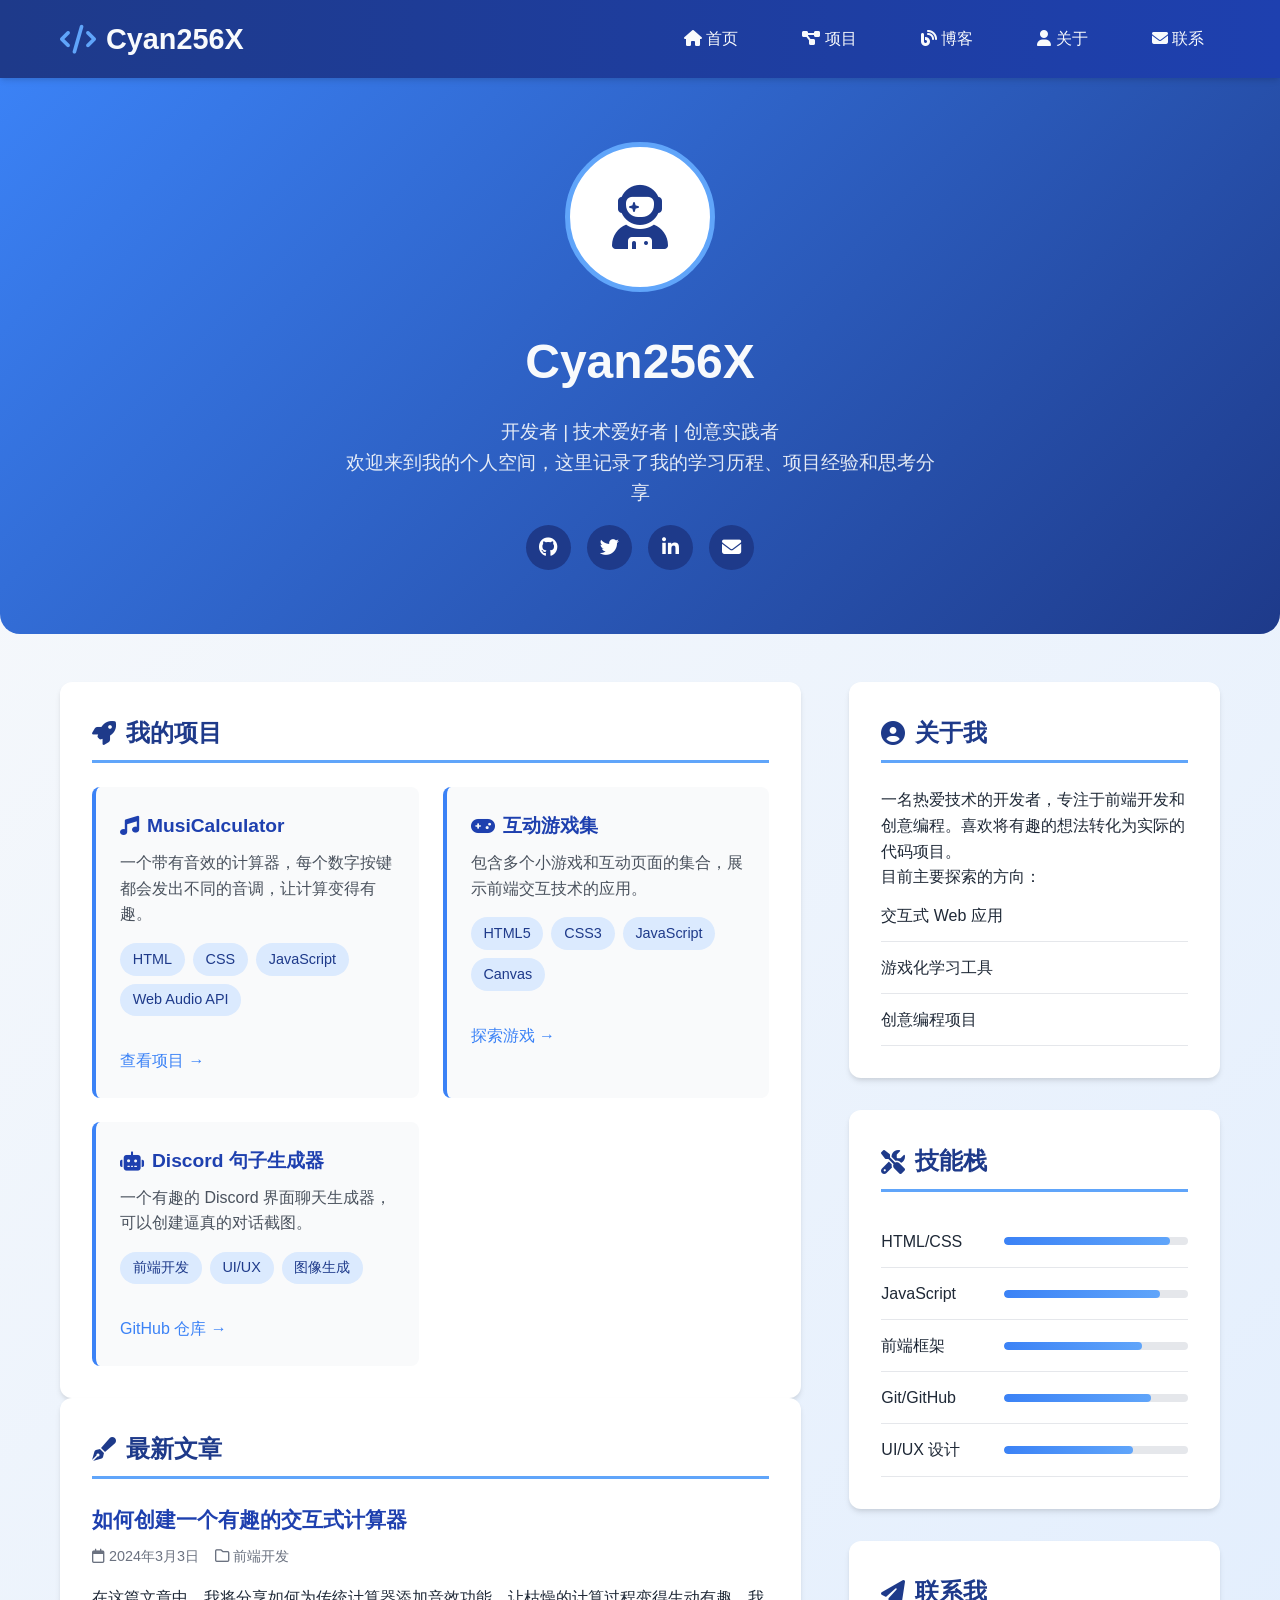
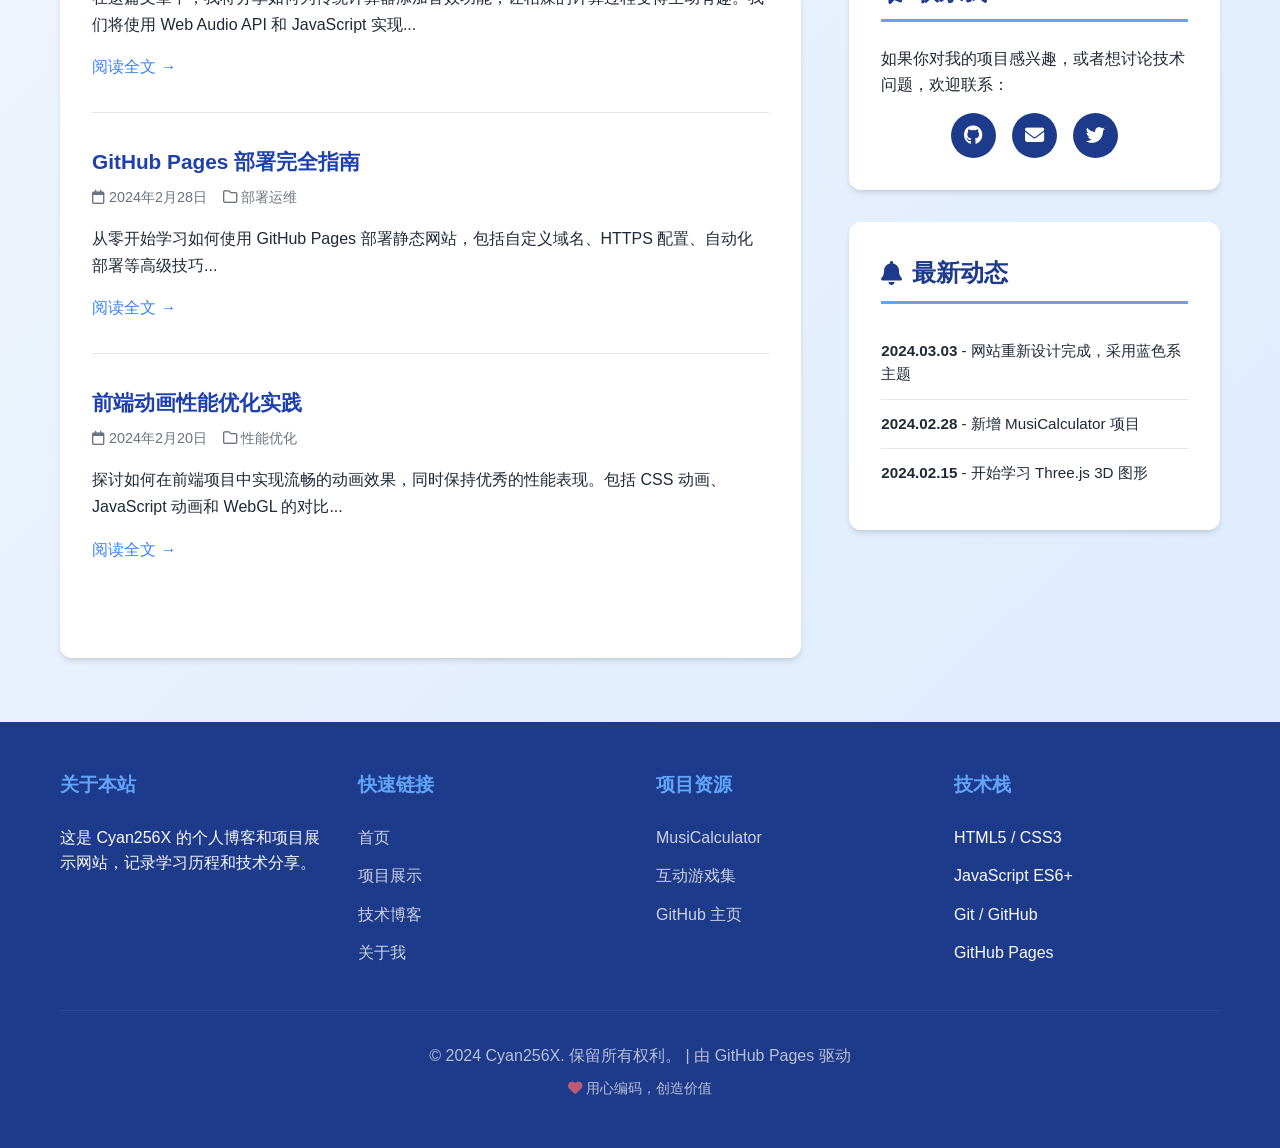
==== index.html @ b5efbbb1 "初始化个人博客主页：蓝色系设计" ====
<!DOCTYPE html>
<html lang="zh-CN">
<head>
    <meta charset="UTF-8">
    <meta name="viewport" content="width=device-width, initial-scale=1.0">
    <title>Cyan256X | 个人博客</title>
    <link rel="stylesheet" href="https://cdnjs.cloudflare.com/ajax/libs/font-awesome/6.4.0/css/all.min.css">
    <link rel="stylesheet" href="style.css">
    <style>
        /* 蓝色系配色方案 */
        :root {
            --primary-blue: #1e3a8a;
            --secondary-blue: #3b82f6;
            --accent-blue: #60a5fa;
            --light-blue: #dbeafe;
            --dark-blue: #1e40af;
            --text-dark: #1f2937;
            --text-light: #f8fafc;
            --bg-white: #ffffff;
            --bg-gray: #f9fafb;
            --shadow: 0 4px 6px -1px rgba(0, 0, 0, 0.1), 0 2px 4px -1px rgba(0, 0, 0, 0.06);
        }

        * {
            margin: 0;
            padding: 0;
            box-sizing: border-box;
        }

        body {
            font-family: 'Segoe UI', Tahoma, Geneva, Verdana, sans-serif;
            line-height: 1.6;
            color: var(--text-dark);
            background: linear-gradient(135deg, var(--bg-gray) 0%, var(--light-blue) 100%);
            min-height: 100vh;
        }

        .container {
            max-width: 1200px;
            margin: 0 auto;
            padding: 0 20px;
        }

        /* 导航栏 */
        .navbar {
            background: linear-gradient(90deg, var(--primary-blue) 0%, var(--dark-blue) 100%);
            color: var(--text-light);
            padding: 1rem 0;
            position: sticky;
            top: 0;
            z-index: 1000;
            box-shadow: var(--shadow);
        }

        .nav-container {
            display: flex;
            justify-content: space-between;
            align-items: center;
        }

        .logo {
            font-size: 1.8rem;
            font-weight: bold;
            display: flex;
            align-items: center;
            gap: 10px;
        }

        .logo i {
            color: var(--accent-blue);
        }

        .nav-links {
            display: flex;
            gap: 2rem;
            list-style: none;
        }

        .nav-links a {
            color: var(--text-light);
            text-decoration: none;
            font-weight: 500;
            transition: color 0.3s;
            padding: 0.5rem 1rem;
            border-radius: 4px;
        }

        .nav-links a:hover {
            color: var(--accent-blue);
            background: rgba(255, 255, 255, 0.1);
        }

        /* 英雄区域 */
        .hero {
            padding: 4rem 0;
            text-align: center;
            background: linear-gradient(135deg, var(--secondary-blue) 0%, var(--primary-blue) 100%);
            color: var(--text-light);
            border-radius: 0 0 20px 20px;
            margin-bottom: 3rem;
        }

        .hero-content {
            max-width: 800px;
            margin: 0 auto;
        }

        .avatar {
            width: 150px;
            height: 150px;
            border-radius: 50%;
            border: 5px solid var(--accent-blue);
            margin: 0 auto 2rem;
            background: var(--bg-white);
            display: flex;
            align-items: center;
            justify-content: center;
            font-size: 4rem;
            color: var(--primary-blue);
        }

        .hero h1 {
            font-size: 3rem;
            margin-bottom: 1rem;
            font-weight: 700;
        }

        .hero p {
            font-size: 1.2rem;
            opacity: 0.9;
            max-width: 600px;
            margin: 0 auto;
        }

        /* 主要内容区域 */
        .main-content {
            display: grid;
            grid-template-columns: 2fr 1fr;
            gap: 3rem;
            margin-bottom: 4rem;
        }

        .section {
            background: var(--bg-white);
            border-radius: 12px;
            padding: 2rem;
            box-shadow: var(--shadow);
        }

        .section-title {
            color: var(--primary-blue);
            font-size: 1.5rem;
            margin-bottom: 1.5rem;
            padding-bottom: 0.5rem;
            border-bottom: 3px solid var(--accent-blue);
            display: flex;
            align-items: center;
            gap: 10px;
        }

        /* 项目展示 */
        .projects-grid {
            display: grid;
            grid-template-columns: repeat(auto-fill, minmax(300px, 1fr));
            gap: 1.5rem;
            margin-top: 1.5rem;
        }

        .project-card {
            background: var(--bg-gray);
            border-radius: 8px;
            padding: 1.5rem;
            transition: transform 0.3s, box-shadow 0.3s;
            border-left: 4px solid var(--secondary-blue);
        }

        .project-card:hover {
            transform: translateY(-5px);
            box-shadow: 0 10px 20px rgba(0, 0, 0, 0.1);
        }

        .project-title {
            color: var(--dark-blue);
            font-size: 1.2rem;
            margin-bottom: 0.5rem;
            display: flex;
            align-items: center;
            gap: 8px;
        }

        .project-description {
            color: var(--text-dark);
            opacity: 0.8;
            margin-bottom: 1rem;
        }

        .project-tech {
            display: flex;
            flex-wrap: wrap;
            gap: 0.5rem;
            margin-bottom: 1rem;
        }

        .tech-tag {
            background: var(--light-blue);
            color: var(--primary-blue);
            padding: 0.3rem 0.8rem;
            border-radius: 20px;
            font-size: 0.9rem;
            font-weight: 500;
        }

        /* 侧边栏 */
        .sidebar-section {
            margin-bottom: 2rem;
        }

        .skills-list {
            list-style: none;
        }

        .skills-list li {
            padding: 0.8rem 0;
            border-bottom: 1px solid #e5e7eb;
            display: flex;
            justify-content: space-between;
            align-items: center;
        }

        .skill-bar {
            width: 60%;
            height: 8px;
            background: #e5e7eb;
            border-radius: 4px;
            overflow: hidden;
        }

        .skill-level {
            height: 100%;
            background: linear-gradient(90deg, var(--secondary-blue) 0%, var(--accent-blue) 100%);
            border-radius: 4px;
        }

        .social-links {
            display: flex;
            gap: 1rem;
            justify-content: center;
            margin-top: 1rem;
        }

        .social-link {
            width: 45px;
            height: 45px;
            border-radius: 50%;
            background: var(--primary-blue);
            color: white;
            display: flex;
            align-items: center;
            justify-content: center;
            text-decoration: none;
            transition: all 0.3s;
            font-size: 1.2rem;
        }

        .social-link:hover {
            background: var(--secondary-blue);
            transform: scale(1.1);
        }

        /* 博客文章 */
        .blog-post {
            margin-bottom: 2rem;
            padding-bottom: 2rem;
            border-bottom: 1px solid #e5e7eb;
        }

        .blog-post:last-child {
            border-bottom: none;
        }

        .post-title {
            color: var(--dark-blue);
            font-size: 1.3rem;
            margin-bottom: 0.5rem;
        }

        .post-meta {
            color: #6b7280;
            font-size: 0.9rem;
            margin-bottom: 1rem;
            display: flex;
            gap: 1rem;
        }

        .post-excerpt {
            color: var(--text-dark);
            line-height: 1.7;
        }

        .read-more {
            display: inline-block;
            margin-top: 1rem;
            color: var(--secondary-blue);
            text-decoration: none;
            font-weight: 500;
            transition: color 0.3s;
        }

        .read-more:hover {
            color: var(--primary-blue);
        }

        /* 页脚 */
        .footer {
            background: var(--primary-blue);
            color: var(--text-light);
            padding: 3rem 0;
            margin-top: 4rem;
        }

        .footer-content {
            display: grid;
            grid-template-columns: repeat(auto-fit, minmax(250px, 1fr));
            gap: 2rem;
        }

        .footer-section h3 {
            font-size: 1.2rem;
            margin-bottom: 1.5rem;
            color: var(--accent-blue);
        }

        .footer-links {
            list-style: none;
        }

        .footer-links li {
            margin-bottom: 0.8rem;
        }

        .footer-links a {
            color: var(--text-light);
            text-decoration: none;
            opacity: 0.8;
            transition: opacity 0.3s;
        }

        .footer-links a:hover {
            opacity: 1;
        }

        .copyright {
            text-align: center;
            padding-top: 2rem;
            margin-top: 2rem;
            border-top: 1px solid rgba(255, 255, 255, 0.1);
            opacity: 0.7;
        }

        /* 响应式设计 */
        @media (max-width: 768px) {
            .main-content {
                grid-template-columns: 1fr;
            }
            
            .nav-links {
                display: none;
            }
            
            .hero h1 {
                font-size: 2.2rem;
            }
            
            .projects-grid {
                grid-template-columns: 1fr;
            }
        }

        /* 动画效果 */
        @keyframes fadeIn {
            from { opacity: 0; transform: translateY(20px); }
            to { opacity: 1; transform: translateY(0); }
        }

        .fade-in {
            animation: fadeIn 0.6s ease-out;
        }
    </style>
</head>
<body>
    <!-- 导航栏 -->
    <nav class="navbar">
        <div class="container nav-container">
            <div class="logo">
                <i class="fas fa-code"></i>
                <span>Cyan256X</span>
            </div>
            <ul class="nav-links">
                <li><a href="#home"><i class="fas fa-home"></i> 首页</a></li>
                <li><a href="#projects"><i class="fas fa-project-diagram"></i> 项目</a></li>
                <li><a href="#blog"><i class="fas fa-blog"></i> 博客</a></li>
                <li><a href="#about"><i class="fas fa-user"></i> 关于</a></li>
                <li><a href="#contact"><i class="fas fa-envelope"></i> 联系</a></li>
            </ul>
        </div>
    </nav>

    <!-- 英雄区域 -->
    <section class="hero" id="home">
        <div class="container hero-content fade-in">
            <div class="avatar">
                <i class="fas fa-user-astronaut"></i>
            </div>
            <h1>Cyan256X</h1>
            <p>开发者 | 技术爱好者 | 创意实践者</p>
            <p>欢迎来到我的个人空间，这里记录了我的学习历程、项目经验和思考分享</p>
            <div class="social-links">
                <a href="https://github.com/Cyan256X" class="social-link" target="_blank">
                    <i class="fab fa-github"></i>
                </a>
                <a href="#" class="social-link">
                    <i class="fab fa-twitter"></i>
                </a>
                <a href="#" class="social-link">
                    <i class="fab fa-linkedin-in"></i>
                </a>
                <a href="#" class="social-link">
                    <i class="fas fa-envelope"></i>
                </a>
            </div>
        </div>
    </section>

    <!-- 主要内容 -->
    <div class="container main-content">
        <!-- 左侧：项目和博客 -->
        <div class="left-column">
            <!-- 项目展示 -->
            <section class="section fade-in" id="projects">
                <h2 class="section-title">
                    <i class="fas fa-rocket"></i> 我的项目
                </h2>
                <div class="projects-grid">
                    <div class="project-card">
                        <h3 class="project-title">
                            <i class="fas fa-music"></i> MusiCalculator
                        </h3>
                        <p class="project-description">一个带有音效的计算器，每个数字按键都会发出不同的音调，让计算变得有趣。</p>
                        <div class="project-tech">
                            <span class="tech-tag">HTML</span>
                            <span class="tech-tag">CSS</span>
                            <span class="tech-tag">JavaScript</span>
                            <span class="tech-tag">Web Audio API</span>
                        </div>
                        <a href="./Musicalculator/" class="read-more">查看项目 →</a>
                    </div>

                    <div class="project-card">
                        <h3 class="project-title">
                            <i class="fas fa-gamepad"></i> 互动游戏集
                        </h3>
                        <p class="project-description">包含多个小游戏和互动页面的集合，展示前端交互技术的应用。</p>
                        <div class="project-tech">
                            <span class="tech-tag">HTML5</span>
                            <span class="tech-tag">CSS3</span>
                            <span class="tech-tag">JavaScript</span>
                            <span class="tech-tag">Canvas</span>
                        </div>
                        <a href="./hit/" class="read-more">探索游戏 →</a>
                    </div>

                    <div class="project-card">
                        <h3 class="project-title">
                            <i class="fas fa-robot"></i> Discord 句子生成器
                        </h3>
                        <p class="project-description">一个有趣的 Discord 界面聊天生成器，可以创建逼真的对话截图。</p>
                        <div class="project-tech">
                            <span class="tech-tag">前端开发</span>
                            <span class="tech-tag">UI/UX</span>
                            <span class="tech-tag">图像生成</span>
                        </div>
                        <a href="https://github.com/Cyan256X/Discord-Sentence-Generator" class="read-more" target="_blank">GitHub 仓库 →</a>
                    </div>
                </div>
            </section>

            <!-- 博客文章 -->
            <section class="section fade-in" id="blog">
                <h2 class="section-title">
                    <i class="fas fa-pen-fancy"></i> 最新文章
                </h2>
                <div class="blog-post">
                    <h3 class="post-title">如何创建一个有趣的交互式计算器</h3>
                    <div class="post-meta">
                        <span><i class="far fa-calendar"></i> 2024年3月3日</span>
                        <span><i class="far fa-folder"></i> 前端开发</span>
                    </div>
                    <p class="post-excerpt">在这篇文章中，我将分享如何为传统计算器添加音效功能，让枯燥的计算过程变得生动有趣。我们将使用 Web Audio API 和 JavaScript 实现...</p>
                    <a href="#" class="read-more">阅读全文 →</a>
                </div>

                <div class="blog-post">
                    <h3 class="post-title">GitHub Pages 部署完全指南</h3>
                    <div class="post-meta">
                        <span><i class="far fa-calendar"></i> 2024年2月28日</span>
                        <span><i class="far fa-folder"></i> 部署运维</span>
                    </div>
                    <p class="post-excerpt">从零开始学习如何使用 GitHub Pages 部署静态网站，包括自定义域名、HTTPS 配置、自动化部署等高级技巧...</p>
                    <a href="#" class="read-more">阅读全文 →</a>
                </div>

                <div class="blog-post">
                    <h3 class="post-title">前端动画性能优化实践</h3>
                    <div class="post-meta">
                        <span><i class="far fa-calendar"></i> 2024年2月20日</span>
                        <span><i class="far fa-folder"></i> 性能优化</span>
                    </div>
                    <p class="post-excerpt">探讨如何在前端项目中实现流畅的动画效果，同时保持优秀的性能表现。包括 CSS 动画、JavaScript 动画和 WebGL 的对比...</p>
                    <a href="#" class="read-more">阅读全文 →</a>
                </div>
            </section>
        </div>

        <!-- 右侧：侧边栏 -->
        <div class="right-column">
            <!-- 关于我 -->
            <section class="section sidebar-section fade-in" id="about">
                <h2 class="section-title">
                    <i class="fas fa-user-circle"></i> 关于我
                </h2>
                <p>一名热爱技术的开发者，专注于前端开发和创意编程。喜欢将有趣的想法转化为实际的代码项目。</p>
                <p>目前主要探索的方向：</p>
                <ul class="skills-list">
                    <li>交互式 Web 应用</li>
                    <li>游戏化学习工具</li>
                    <li>创意编程项目</li>
                </ul>
            </section>

            <!-- 技能 -->
            <section class="section sidebar-section fade-in">
                <h2 class="section-title">
                    <i class="fas fa-tools"></i> 技能栈
                </h2>
                <ul class="skills-list">
                    <li>
                        <span>HTML/CSS</span>
                        <div class="skill-bar">
                            <div class="skill-level" style="width: 90%"></div>
                        </div>
                    </li>
                    <li>
                        <span>JavaScript</span>
                        <div class="skill-bar">
                            <div class="skill-level" style="width: 85%"></div>
                        </div>
                    </li>
                    <li>
                        <span>前端框架</span>
                        <div class="skill-bar">
                            <div class="skill-level" style="width: 75%"></div>
                        </div>
                    </li>
                    <li>
                        <span>Git/GitHub</span>
                        <div class="skill-bar">
                            <div class="skill-level" style="width: 80%"></div>
                        </div>
                    </li>
                    <li>
                        <span>UI/UX 设计</span>
                        <div class="skill-bar">
                            <div class="skill-level" style="width: 70%"></div>
                        </div>
                    </li>
                </ul>
            </section>

            <!-- 联系 -->
            <section class="section sidebar-section fade-in" id="contact">
                <h2 class="section-title">
                    <i class="fas fa-paper-plane"></i> 联系我
                </h2>
                <p>如果你对我的项目感兴趣，或者想讨论技术问题，欢迎联系：</p>
                <div class="social-links">
                    <a href="https://github.com/Cyan256X" class="social-link" target="_blank" title="GitHub">
                        <i class="fab fa-github"></i>
                    </a>
                    <a href="mailto:example@example.com" class="social-link" title="电子邮件">
                        <i class="fas fa-envelope"></i>
                    </a>
                    <a href="#" class="social-link" title="Twitter">
                        <i class="fab fa-twitter"></i>
                    </a>
                </div>
            </section>

            <!-- 最新动态 -->
            <section class="section sidebar-section fade-in">
                <h2 class="section-title">
                    <i class="fas fa-bell"></i> 最新动态
                </h2>
                <div class="update-item">
                    <p><strong>2024.03.03</strong> - 网站重新设计完成，采用蓝色系主题</p>
                </div>
                <div class="update-item">
                    <p><strong>2024.02.28</strong> - 新增 MusiCalculator 项目</p>
                </div>
                <div class="update-item">
                    <p><strong>2024.02.15</strong> - 开始学习 Three.js 3D 图形</p>
                </div>
            </section>
        </div>
    </div>

    <!-- 页脚 -->
    <footer class="footer">
        <div class="container">
            <div class="footer-content">
                <div class="footer-section">
                    <h3>关于本站</h3>
                    <p>这是 Cyan256X 的个人博客和项目展示网站，记录学习历程和技术分享。</p>
                </div>
                <div class="footer-section">
                    <h3>快速链接</h3>
                    <ul class="footer-links">
                        <li><a href="#home">首页</a></li>
                        <li><a href="#projects">项目展示</a></li>
                        <li><a href="#blog">技术博客</a></li>
                        <li><a href="#about">关于我</a></li>
                    </ul>
                </div>
                <div class="footer-section">
                    <h3>项目资源</h3>
                    <ul class="footer-links">
                        <li><a href="./Musicalculator/">MusiCalculator</a></li>
                        <li><a href="./hit/">互动游戏集</a></li>
                        <li><a href="https://github.com/Cyan256X">GitHub 主页</a></li>
                    </ul>
                </div>
                <div class="footer-section">
                    <h3>技术栈</h3>
                    <ul class="footer-links">
                        <li>HTML5 / CSS3</li>
                        <li>JavaScript ES6+</li>
                        <li>Git / GitHub</li>
                        <li>GitHub Pages</li>
                    </ul>
                </div>
            </div>
            <div class="copyright">
                <p>© 2024 Cyan256X. 保留所有权利。 | 由 GitHub Pages 驱动</p>
                <p style="margin-top: 0.5rem; font-size: 0.9rem;">
                    <i class="fas fa-heart" style="color: #ff6b6b;"></i> 用心编码，创造价值
                </p>
            </div>
        </div>
    </footer>

    <!-- JavaScript 交互 -->
    <script>
        // 平滑滚动
        document.querySelectorAll('a[href^="#"]').forEach(anchor => {
            anchor.addEventListener('click', function (e) {
                e.preventDefault();
                const targetId = this.getAttribute('href');
                if(targetId === '#') return;
                
                const targetElement = document.querySelector(targetId);
                if(targetElement) {
                    window.scrollTo({
                        top: targetElement.offsetTop - 80,
                        behavior: 'smooth'
                    });
                }
            });
        });

        // 导航栏滚动效果
        window.addEventListener('scroll', function() {
            const navbar = document.querySelector('.navbar');
            if (window.scrollY > 100) {
                navbar.style.background = 'rgba(30, 58, 138, 0.95)';
                navbar.style.backdropFilter = 'blur(10px)';
            } else {
                navbar.style.background = 'linear-gradient(90deg, var(--primary-blue) 0%, var(--dark-blue) 100%)';
                navbar.style.backdropFilter = 'none';
            }
        });

        // 页面加载动画
        document.addEventListener('DOMContentLoaded', function() {
            const fadeElements = document.querySelectorAll('.fade-in');
            fadeElements.forEach((element, index) => {
                element.style.animationDelay = `${index * 0.1}s`;
            });
        });

        // 控制台欢迎信息
        console.log('%c👋 欢迎来到 Cyan256X 的个人博客！', 'color: #3b82f6; font-size: 16px; font-weight: bold;');
        console.log('%c🔗 GitHub: https://github.com/Cyan256X', 'color: #60a5fa;');
        console.log('%c💡 这是一个响应式设计的个人网站，采用蓝色系主题', 'color: #1e3a8a;');
    </script>
</body>
</html>
---- style.css ----
/* 补充样式文件 */

/* 更新项目样式 */
.update-item {
    padding: 0.8rem 0;
    border-bottom: 1px solid #e5e7eb;
}

.update-item:last-child {
    border-bottom: none;
}

.update-item p {
    margin: 0;
    font-size: 0.95rem;
    line-height: 1.5;
}

/* 响应式调整 */
@media (max-width: 768px) {
    .hero {
        padding: 3rem 0;
    }
    
    .hero h1 {
        font-size: 2rem;
    }
    
    .hero p {
        font-size: 1rem;
    }
    
    .section {
        padding: 1.5rem;
    }
    
    .project-card {
        padding: 1.2rem;
    }
}

/* 打印样式 */
@media print {
    .navbar, .footer, .social-links {
        display: none;
    }
    
    body {
        background: white !important;
        color: black !important;
    }
    
    .section {
        box-shadow: none !important;
        border: 1px solid #ddd;
    }
}

/* 暗色模式支持 */
@media (prefers-color-scheme: dark) {
    :root {
        --primary-blue: #3b82f6;
        --secondary-blue: #60a5fa;
        --accent-blue: #93c5fd;
        --light-blue: #1e3a8a;
        --dark-blue: #1e40af;
        --text-dark: #f8fafc;
        --text-light: #1f2937;
        --bg-white: #1f2937;
        --bg-gray: #111827;
    }
    
    body {
        background: linear-gradient(135deg, var(--bg-gray) 0%, #1e3a8a 100%);
    }
}

/* 无障碍支持 */
.sr-only {
    position: absolute;
    width: 1px;
    height: 1px;
    padding: 0;
    margin: -1px;
    overflow: hidden;
    clip: rect(0, 0, 0, 0);
    white-space: nowrap;
    border: 0;
}

/* 焦点样式 */
a:focus, button:focus {
    outline: 3px solid var(--accent-blue);
    outline-offset: 2px;
}

/* 加载动画 */
.loading-spinner {
    display: inline-block;
    width: 20px;
    height: 20px;
    border: 3px solid var(--light-blue);
    border-top-color: var(--secondary-blue);
    border-radius: 50%;
    animation: spin 1s linear infinite;
}

@keyframes spin {
    to { transform: rotate(360deg); }
}
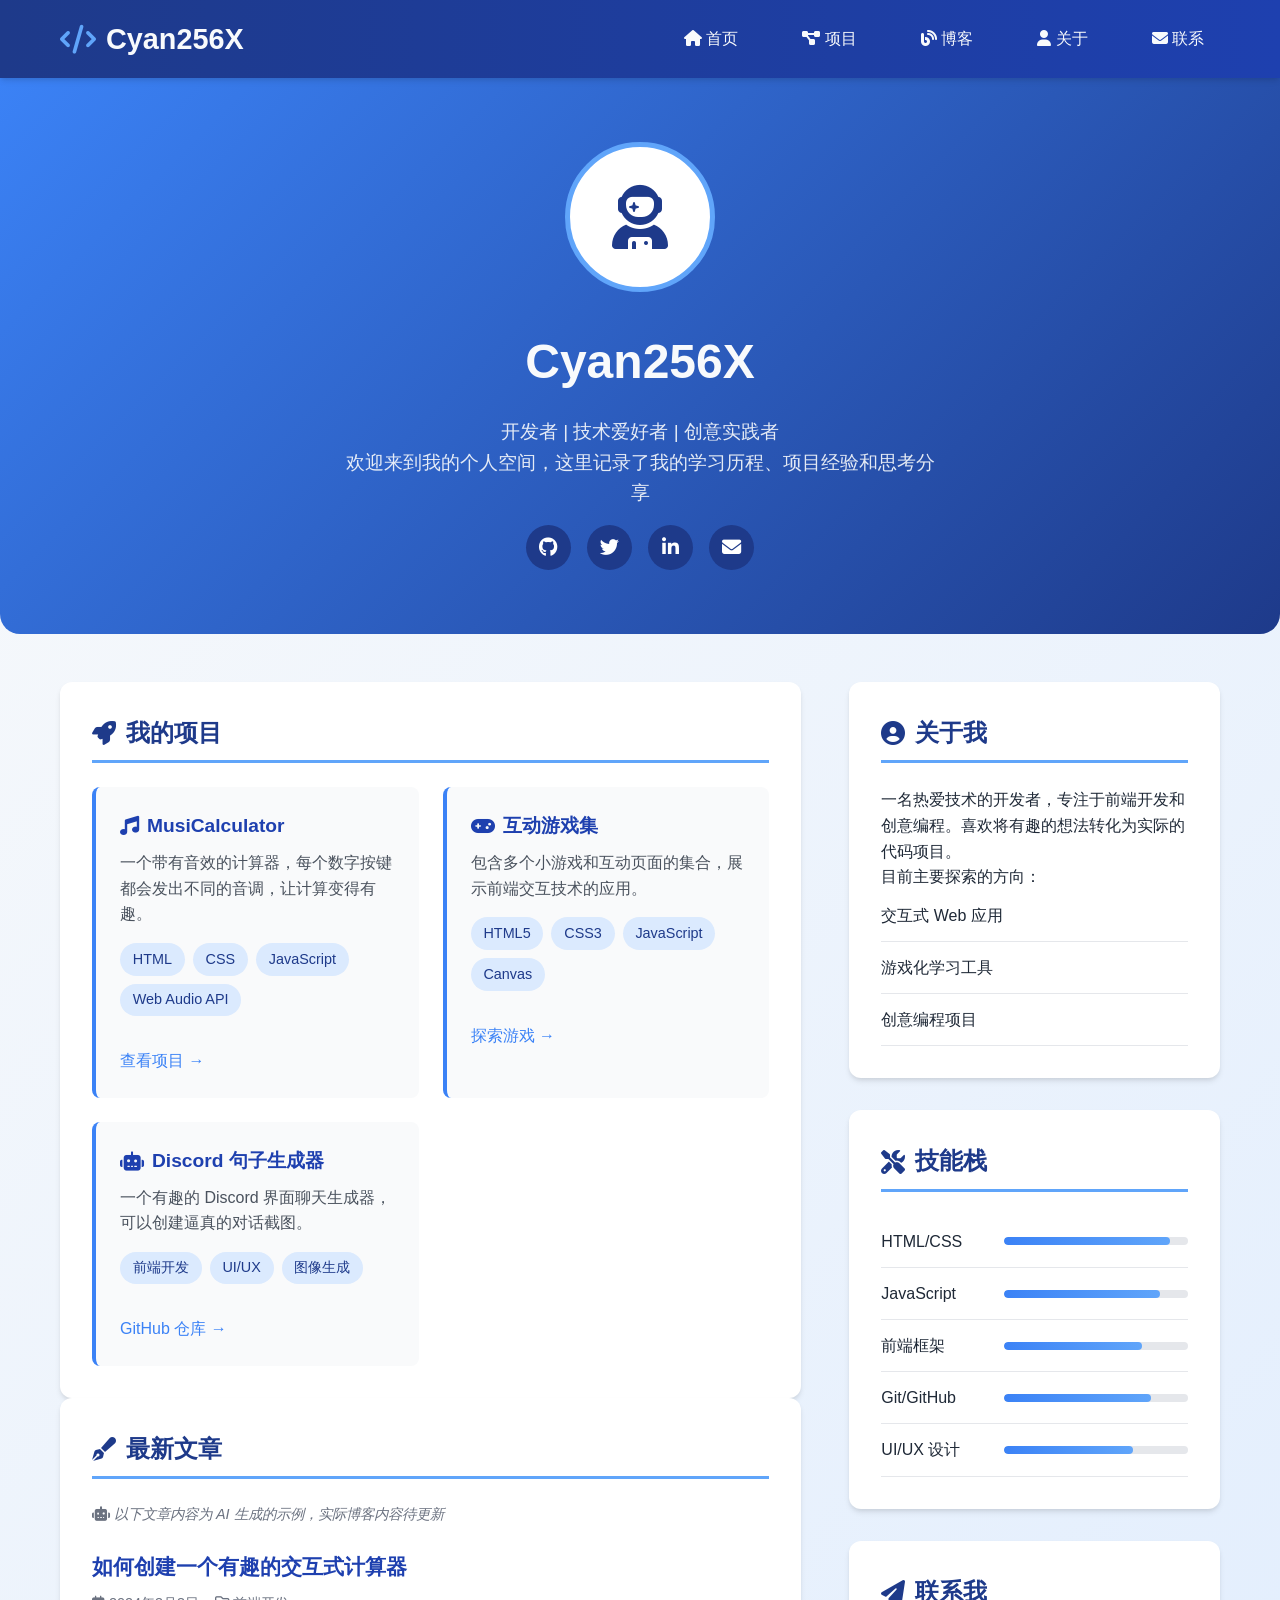
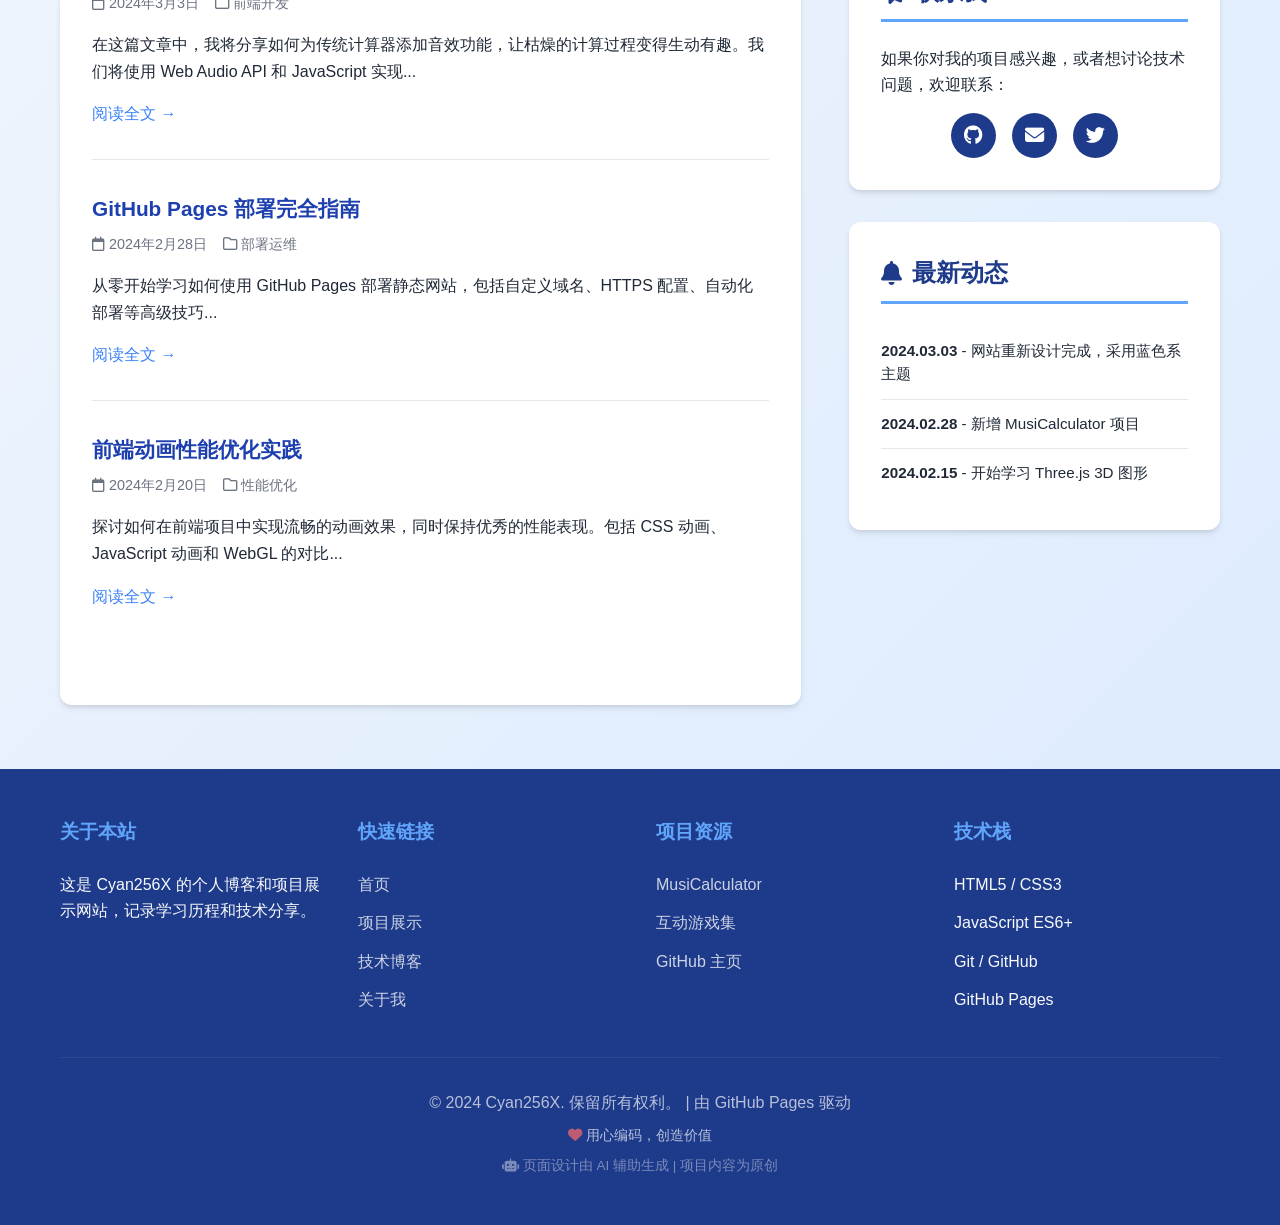
==== commit 81da1f17: "添加AI生成标注：增加透明度声明" ====
--- a/index.html
+++ b/index.html
@@ -489,6 +489,9 @@
                 <h2 class="section-title">
                     <i class="fas fa-pen-fancy"></i> 最新文章
                 </h2>
+                <p style="margin-bottom: 1.5rem; font-size: 0.9rem; color: #6b7280; font-style: italic;">
+                    <i class="fas fa-robot"></i> 以下文章内容为 AI 生成的示例，实际博客内容待更新
+                </p>
                 <div class="blog-post">
                     <h3 class="post-title">如何创建一个有趣的交互式计算器</h3>
                     <div class="post-meta">
@@ -653,6 +656,9 @@
                 <p style="margin-top: 0.5rem; font-size: 0.9rem;">
                     <i class="fas fa-heart" style="color: #ff6b6b;"></i> 用心编码，创造价值
                 </p>
+                <p style="margin-top: 0.5rem; font-size: 0.85rem; opacity: 0.6;">
+                    <i class="fas fa-robot"></i> 页面设计由 AI 辅助生成 | 项目内容为原创
+                </p>
             </div>
         </div>
     </footer>
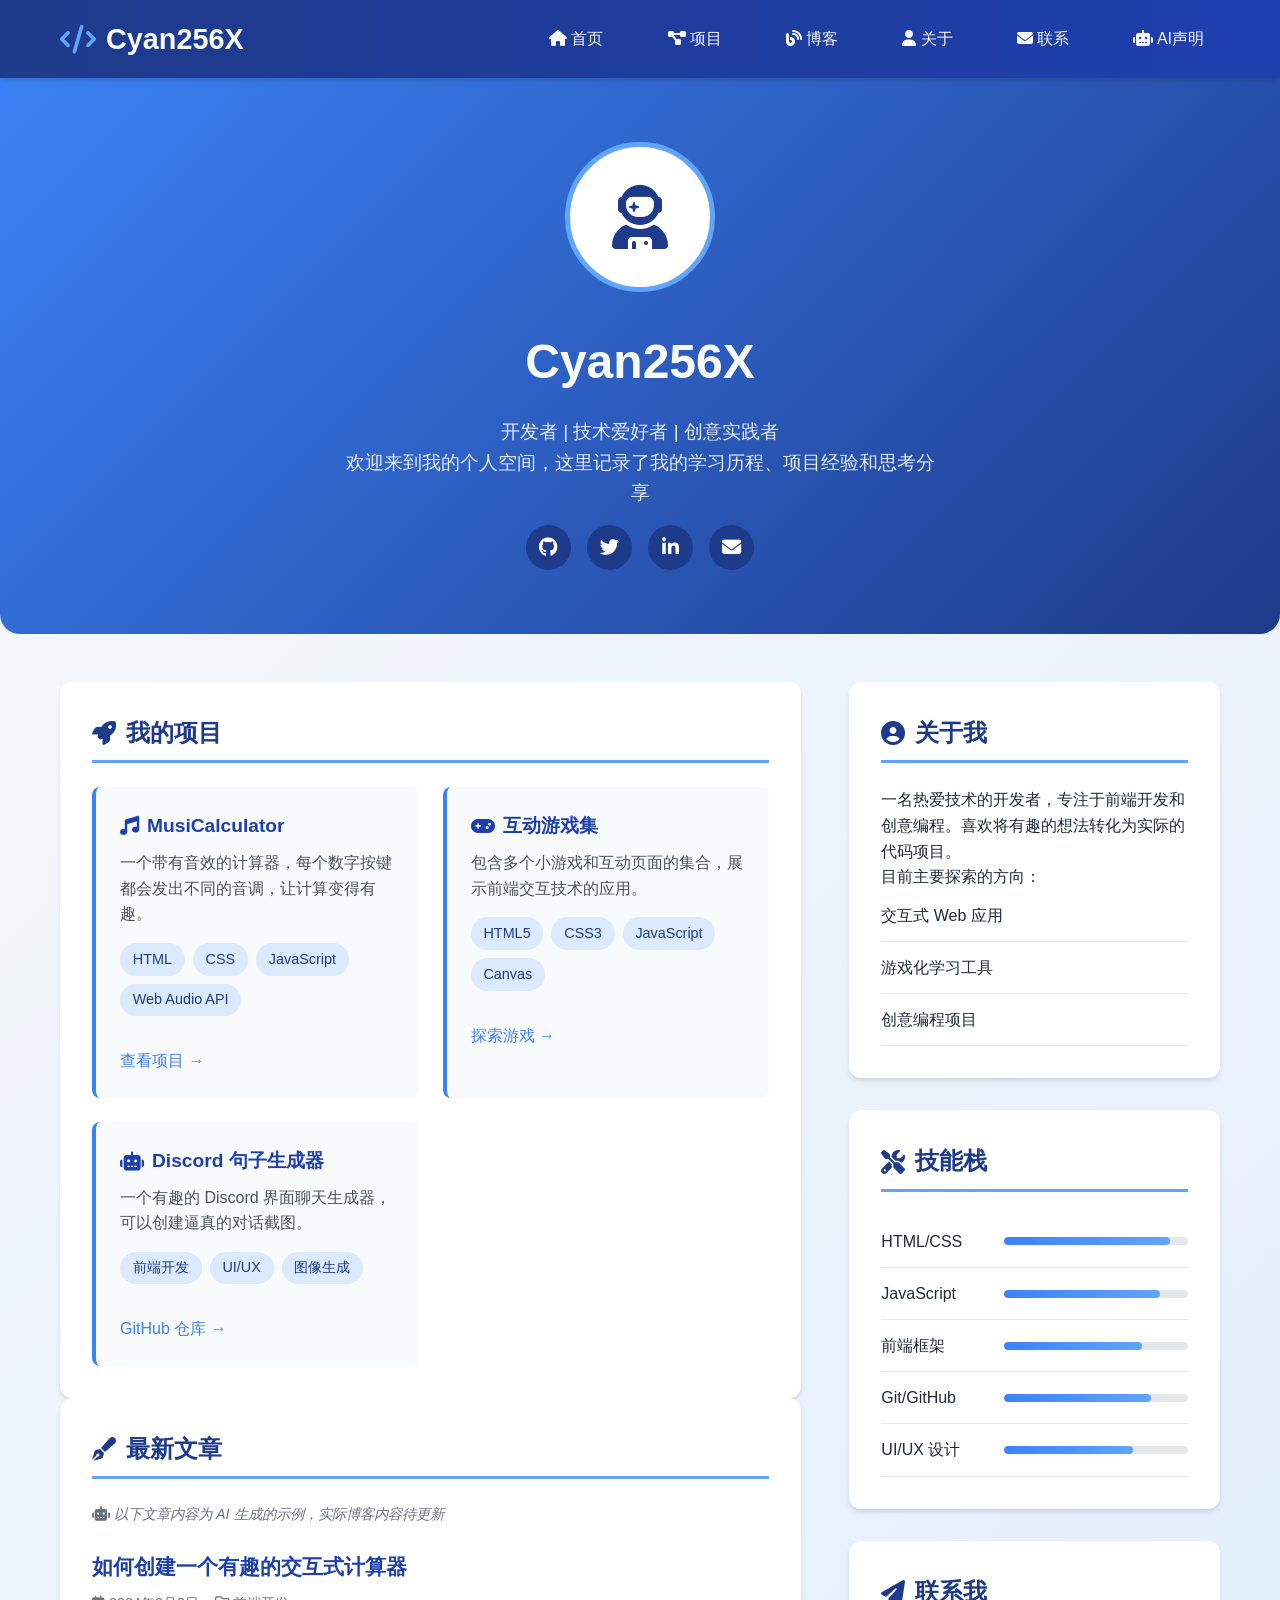
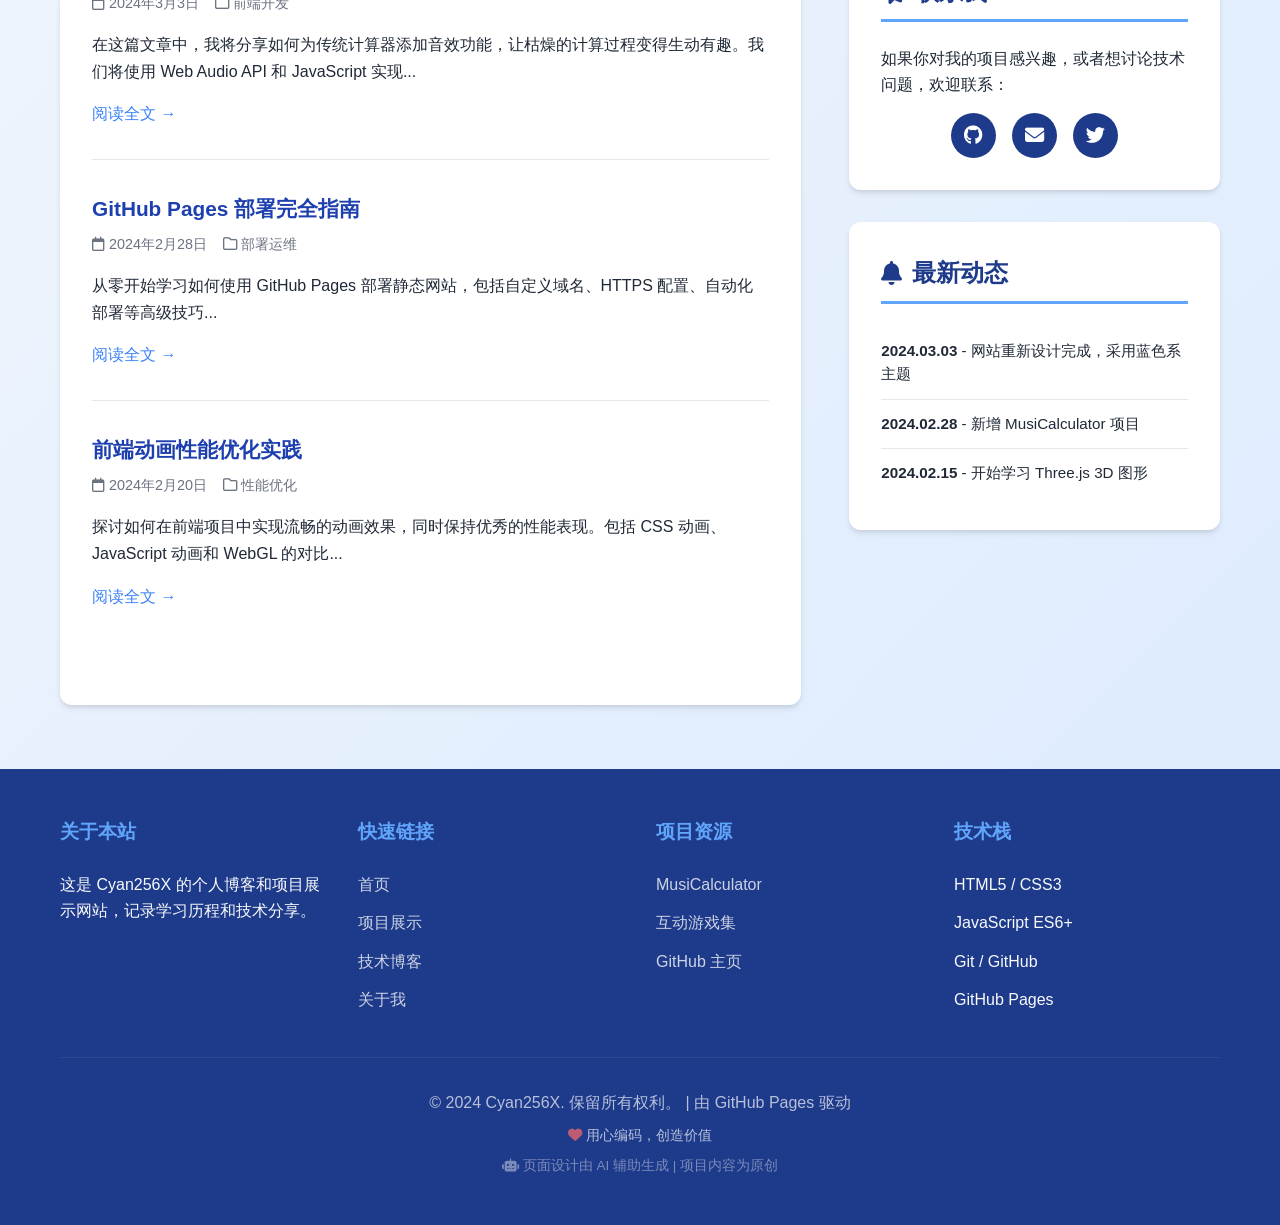
==== commit 1a90e216: "添加AI声明页面和导航链接" ====
--- a/index.html
+++ b/index.html
@@ -401,6 +401,7 @@
                 <li><a href="#blog"><i class="fas fa-blog"></i> 博客</a></li>
                 <li><a href="#about"><i class="fas fa-user"></i> 关于</a></li>
                 <li><a href="#contact"><i class="fas fa-envelope"></i> 联系</a></li>
+                <li><a href="./AI_DISCLOSURE.md"><i class="fas fa-robot"></i> AI声明</a></li>
             </ul>
         </div>
     </nav>
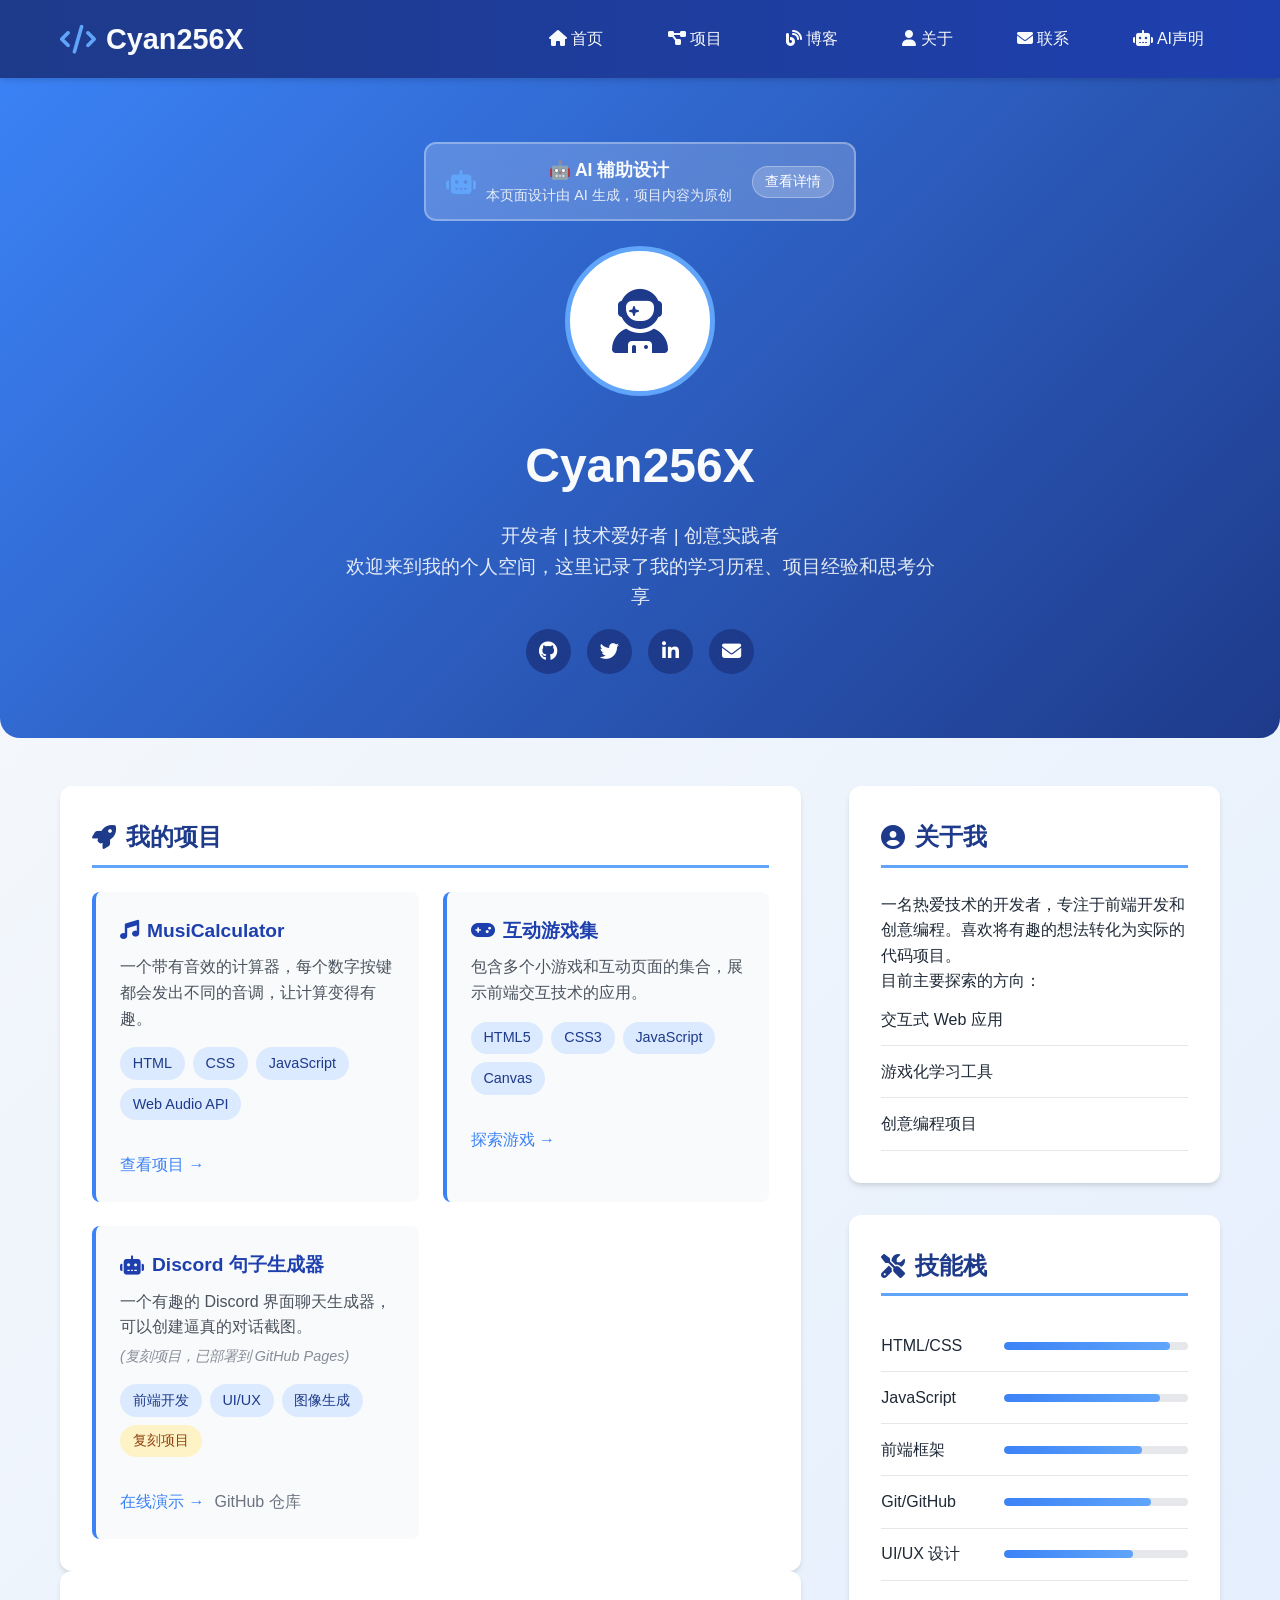
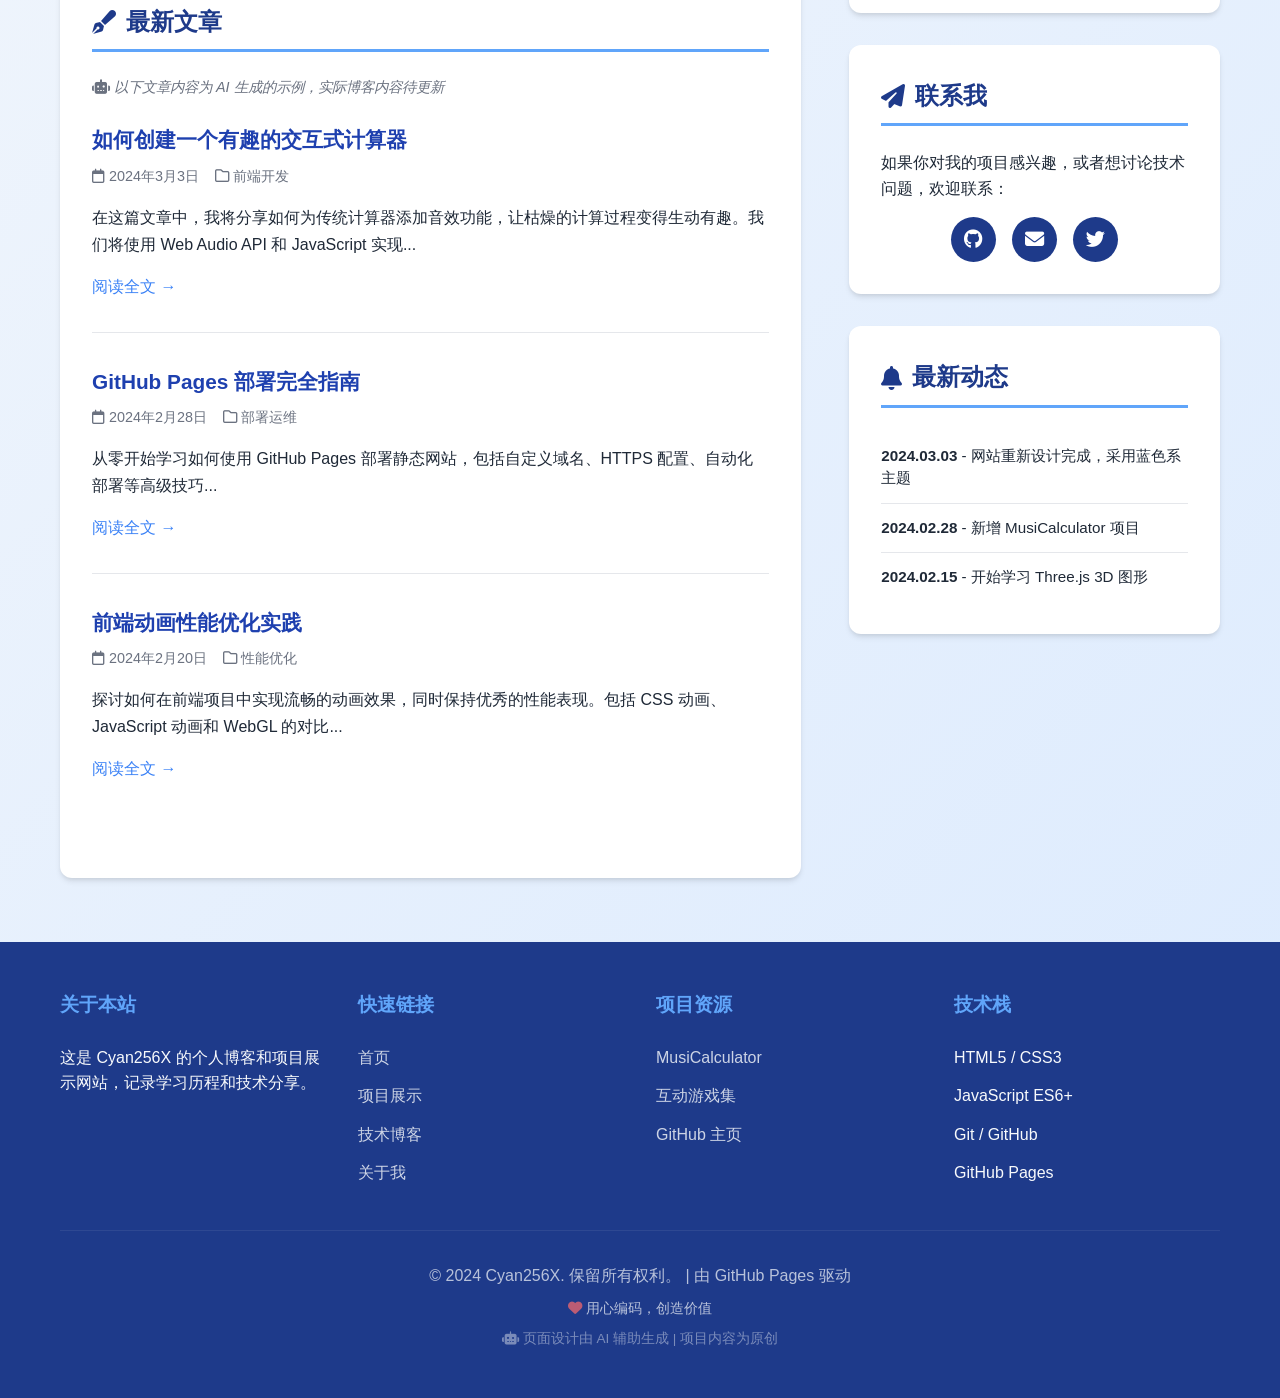
==== commit e0dc3f6f: "添加明显的AI标注横幅 + 部署Discord生成器 + 添加来源标注" ====
--- a/index.html
+++ b/index.html
@@ -382,6 +382,12 @@
             to { opacity: 1; transform: translateY(0); }
         }
 
+        @keyframes pulse {
+            0% { box-shadow: 0 0 0 0 rgba(96, 165, 250, 0.7); }
+            70% { box-shadow: 0 0 0 10px rgba(96, 165, 250, 0); }
+            100% { box-shadow: 0 0 0 0 rgba(96, 165, 250, 0); }
+        }
+
         .fade-in {
             animation: fadeIn 0.6s ease-out;
         }
@@ -409,6 +415,18 @@
     <!-- 英雄区域 -->
     <section class="hero" id="home">
         <div class="container hero-content fade-in">
+            <!-- AI 标注横幅 -->
+            <div style="background: rgba(255, 255, 255, 0.2); backdrop-filter: blur(10px); border: 2px solid rgba(255, 255, 255, 0.3); border-radius: 12px; padding: 12px 20px; margin-bottom: 25px; display: inline-flex; align-items: center; gap: 10px; animation: pulse 2s infinite;">
+                <i class="fas fa-robot" style="font-size: 1.5rem; color: #60a5fa;"></i>
+                <div>
+                    <strong style="font-size: 1.1rem;">🤖 AI 辅助设计</strong>
+                    <div style="font-size: 0.9rem; opacity: 0.9;">本页面设计由 AI 生成，项目内容为原创</div>
+                </div>
+                <a href="./AI_DISCLOSURE.md" style="margin-left: 10px; background: rgba(255, 255, 255, 0.2); padding: 4px 12px; border-radius: 20px; font-size: 0.85rem; text-decoration: none; color: white; border: 1px solid rgba(255, 255, 255, 0.3);">
+                    查看详情
+                </a>
+            </div>
+            
             <div class="avatar">
                 <i class="fas fa-user-astronaut"></i>
             </div>
@@ -474,13 +492,17 @@
                         <h3 class="project-title">
                             <i class="fas fa-robot"></i> Discord 句子生成器
                         </h3>
-                        <p class="project-description">一个有趣的 Discord 界面聊天生成器，可以创建逼真的对话截图。</p>
+                        <p class="project-description">一个有趣的 Discord 界面聊天生成器，可以创建逼真的对话截图。<span style="display: block; margin-top: 5px; font-size: 0.9rem; color: #6b7280; font-style: italic;">(复刻项目，已部署到 GitHub Pages)</span></p>
                         <div class="project-tech">
                             <span class="tech-tag">前端开发</span>
                             <span class="tech-tag">UI/UX</span>
                             <span class="tech-tag">图像生成</span>
-                        </div>
-                        <a href="https://github.com/Cyan256X/Discord-Sentence-Generator" class="read-more" target="_blank">GitHub 仓库 →</a>
+                            <span class="tech-tag" style="background: #fef3c7; color: #92400e;">复刻项目</span>
+                        </div>
+                        <div style="display: flex; gap: 10px; margin-top: 15px;">
+                            <a href="./discord-generator/" class="read-more">在线演示 →</a>
+                            <a href="https://github.com/Cyan256X/Discord-Sentence-Generator" class="read-more" target="_blank" style="color: #6b7280;">GitHub 仓库</a>
+                        </div>
                     </div>
                 </div>
             </section>
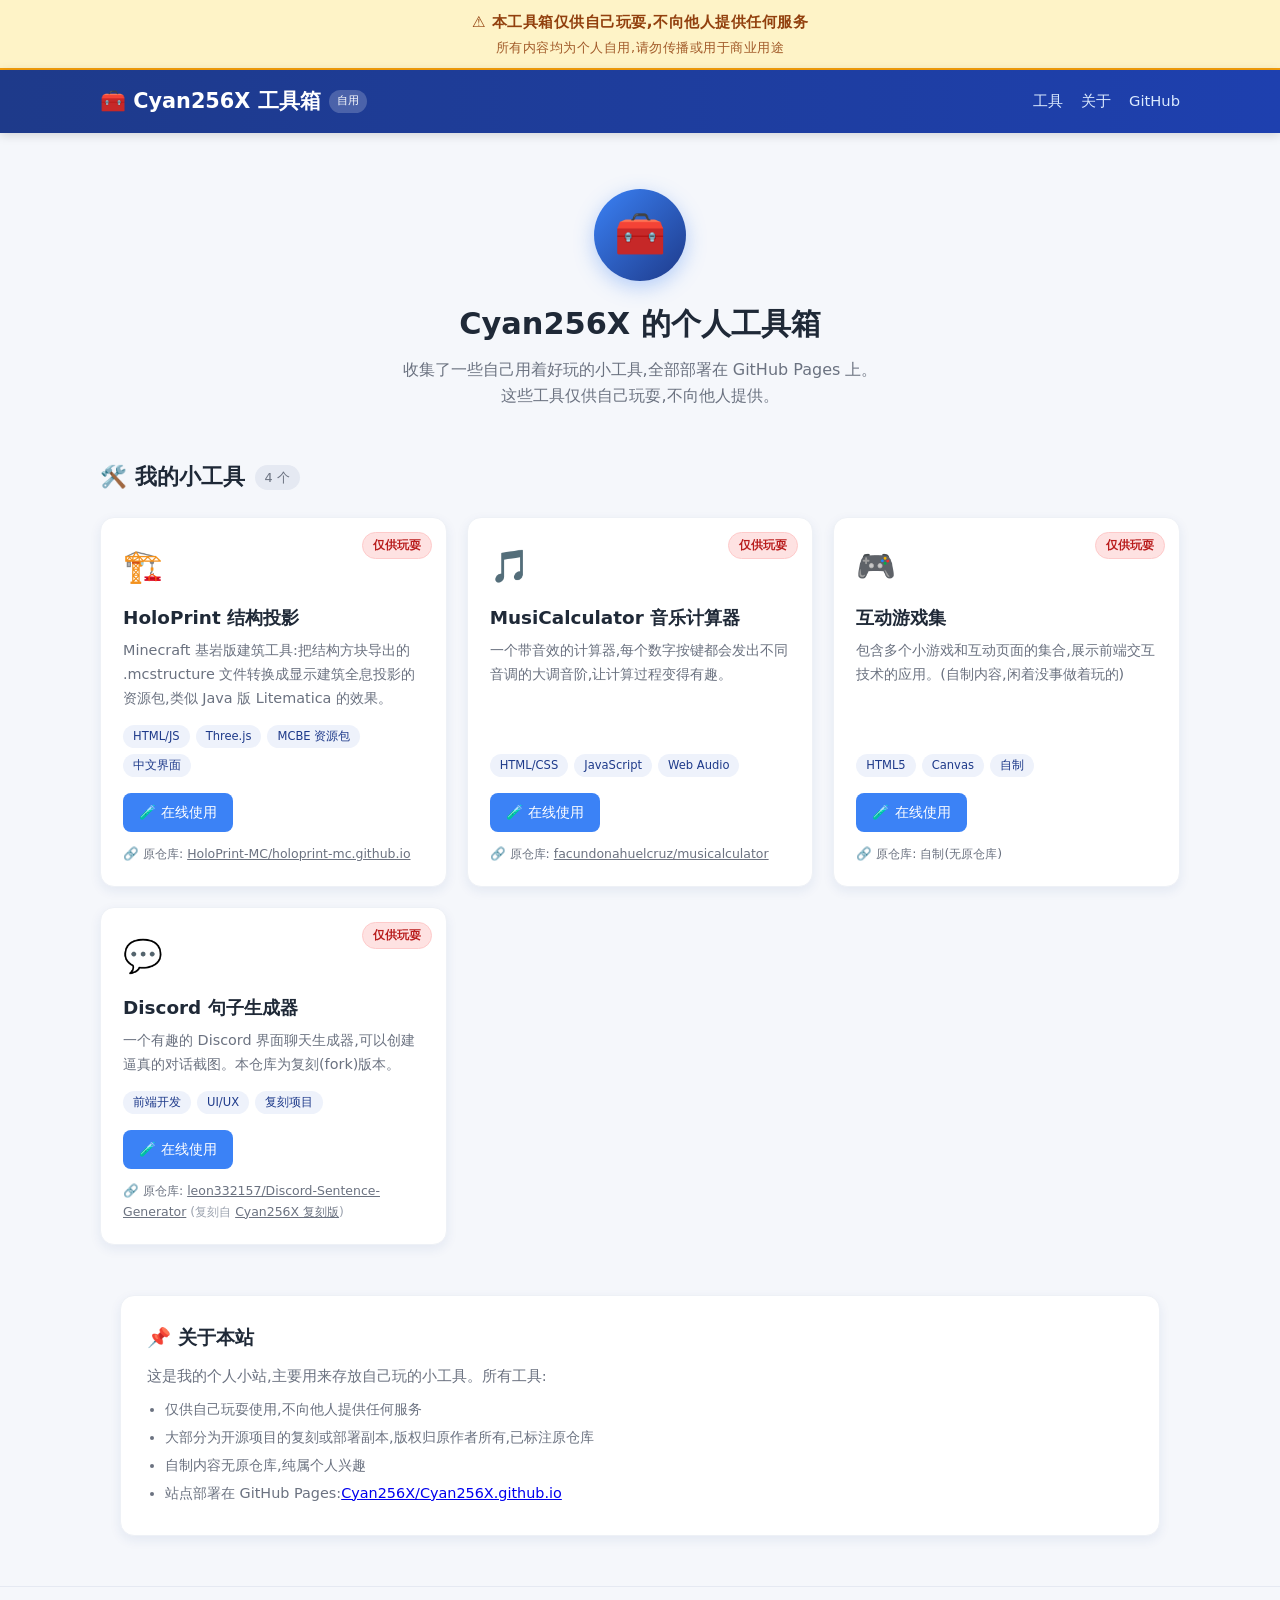
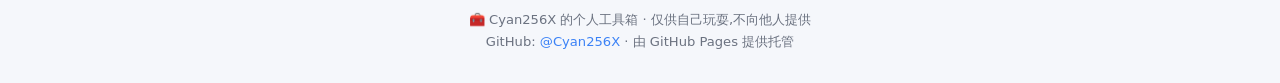
==== commit 4fa664c1: "主页改为个人工具箱风格;新增 HoloPrint 结构投影工具(中文界面, 构建产物+默认语言修复)" ====
--- a/index.html
+++ b/index.html
@@ -3,732 +3,276 @@
 <head>
     <meta charset="UTF-8">
     <meta name="viewport" content="width=device-width, initial-scale=1.0">
-    <title>Cyan256X | 个人博客</title>
-    <link rel="stylesheet" href="https://cdnjs.cloudflare.com/ajax/libs/font-awesome/6.4.0/css/all.min.css">
-    <link rel="stylesheet" href="style.css">
+    <title>Cyan256X | 个人工具箱</title>
     <style>
-        /* 蓝色系配色方案 */
         :root {
-            --primary-blue: #1e3a8a;
-            --secondary-blue: #3b82f6;
-            --accent-blue: #60a5fa;
-            --light-blue: #dbeafe;
-            --dark-blue: #1e40af;
-            --text-dark: #1f2937;
-            --text-light: #f8fafc;
-            --bg-white: #ffffff;
-            --bg-gray: #f9fafb;
-            --shadow: 0 4px 6px -1px rgba(0, 0, 0, 0.1), 0 2px 4px -1px rgba(0, 0, 0, 0.06);
-        }
-
-        * {
-            margin: 0;
-            padding: 0;
-            box-sizing: border-box;
-        }
+            --bg: #f5f7fb;
+            --card: #ffffff;
+            --ink: #1f2937;
+            --muted: #6b7280;
+            --primary: #1e3a8a;
+            --accent: #3b82f6;
+            --warn-bg: #fef3c7;
+            --warn-border: #f59e0b;
+            --warn-ink: #92400e;
+            --shadow: 0 4px 12px rgba(30, 58, 138, 0.08);
+            --radius: 14px;
+        }
+
+        * { margin: 0; padding: 0; box-sizing: border-box; }
 
         body {
-            font-family: 'Segoe UI', Tahoma, Geneva, Verdana, sans-serif;
-            line-height: 1.6;
-            color: var(--text-dark);
-            background: linear-gradient(135deg, var(--bg-gray) 0%, var(--light-blue) 100%);
+            font-family: "PingFang SC", "Microsoft YaHei", "Segoe UI", system-ui, sans-serif;
+            background: var(--bg);
+            color: var(--ink);
+            line-height: 1.65;
             min-height: 100vh;
         }
 
-        .container {
-            max-width: 1200px;
-            margin: 0 auto;
-            padding: 0 20px;
-        }
-
-        /* 导航栏 */
+        .container { max-width: 1080px; margin: 0 auto; padding: 0 20px; }
+
+        /* ===== 免责横幅 ===== */
+        .notice {
+            background: var(--warn-bg);
+            border-bottom: 2px solid var(--warn-border);
+            color: var(--warn-ink);
+            text-align: center;
+            padding: 10px 16px;
+            font-weight: 600;
+            font-size: 0.95rem;
+            letter-spacing: 0.5px;
+        }
+        .notice small { display: block; font-weight: 400; font-size: 0.8rem; margin-top: 2px; opacity: 0.85; }
+
+        /* ===== 导航 ===== */
         .navbar {
-            background: linear-gradient(90deg, var(--primary-blue) 0%, var(--dark-blue) 100%);
-            color: var(--text-light);
-            padding: 1rem 0;
-            position: sticky;
-            top: 0;
-            z-index: 1000;
+            background: linear-gradient(90deg, var(--primary), #1e40af);
+            color: #fff;
+            position: sticky; top: 0; z-index: 100;
+            box-shadow: 0 2px 10px rgba(0,0,0,0.15);
+        }
+        .nav-inner { display: flex; justify-content: space-between; align-items: center; padding: 14px 0; }
+        .logo { font-size: 1.3rem; font-weight: 700; display: flex; align-items: center; gap: 8px; }
+        .logo .tag { font-size: 0.7rem; background: rgba(255,255,255,0.2); padding: 2px 8px; border-radius: 20px; font-weight: 500; }
+        .nav-links { display: flex; gap: 18px; list-style: none; }
+        .nav-links a { color: #dbeafe; text-decoration: none; font-size: 0.92rem; transition: color 0.2s; }
+        .nav-links a:hover { color: #fff; }
+
+        /* ===== Hero ===== */
+        .hero { text-align: center; padding: 56px 0 40px; }
+        .hero .avatar {
+            width: 92px; height: 92px; border-radius: 50%;
+            background: linear-gradient(135deg, var(--accent), var(--primary));
+            color: #fff; font-size: 2.6rem;
+            display: flex; align-items: center; justify-content: center;
+            margin: 0 auto 18px;
+            box-shadow: 0 6px 20px rgba(59, 130, 246, 0.35);
+        }
+        .hero h1 { font-size: 1.9rem; }
+        .hero p { color: var(--muted); margin-top: 8px; max-width: 560px; margin-inline: auto; }
+
+        /* ===== 工具区 ===== */
+        .tools { padding: 10px 0 50px; }
+        .section-head { display: flex; align-items: center; gap: 10px; margin-bottom: 22px; }
+        .section-head h2 { font-size: 1.35rem; }
+        .section-head .count { font-size: 0.8rem; color: var(--muted); background: #e5e9f2; padding: 2px 10px; border-radius: 20px; }
+
+        .grid { display: grid; grid-template-columns: repeat(auto-fill, minmax(320px, 1fr)); gap: 20px; }
+
+        .card {
+            background: var(--card);
+            border-radius: var(--radius);
             box-shadow: var(--shadow);
-        }
-
-        .nav-container {
-            display: flex;
-            justify-content: space-between;
-            align-items: center;
-        }
-
-        .logo {
-            font-size: 1.8rem;
-            font-weight: bold;
-            display: flex;
-            align-items: center;
-            gap: 10px;
-        }
-
-        .logo i {
-            color: var(--accent-blue);
-        }
-
-        .nav-links {
-            display: flex;
-            gap: 2rem;
-            list-style: none;
-        }
-
-        .nav-links a {
-            color: var(--text-light);
-            text-decoration: none;
-            font-weight: 500;
-            transition: color 0.3s;
-            padding: 0.5rem 1rem;
-            border-radius: 4px;
-        }
-
-        .nav-links a:hover {
-            color: var(--accent-blue);
-            background: rgba(255, 255, 255, 0.1);
-        }
-
-        /* 英雄区域 */
-        .hero {
-            padding: 4rem 0;
-            text-align: center;
-            background: linear-gradient(135deg, var(--secondary-blue) 0%, var(--primary-blue) 100%);
-            color: var(--text-light);
-            border-radius: 0 0 20px 20px;
-            margin-bottom: 3rem;
-        }
-
-        .hero-content {
-            max-width: 800px;
-            margin: 0 auto;
-        }
-
-        .avatar {
-            width: 150px;
-            height: 150px;
-            border-radius: 50%;
-            border: 5px solid var(--accent-blue);
-            margin: 0 auto 2rem;
-            background: var(--bg-white);
-            display: flex;
-            align-items: center;
-            justify-content: center;
-            font-size: 4rem;
-            color: var(--primary-blue);
-        }
-
-        .hero h1 {
-            font-size: 3rem;
-            margin-bottom: 1rem;
-            font-weight: 700;
-        }
-
-        .hero p {
-            font-size: 1.2rem;
-            opacity: 0.9;
-            max-width: 600px;
-            margin: 0 auto;
-        }
-
-        /* 主要内容区域 */
-        .main-content {
-            display: grid;
-            grid-template-columns: 2fr 1fr;
-            gap: 3rem;
-            margin-bottom: 4rem;
-        }
-
-        .section {
-            background: var(--bg-white);
-            border-radius: 12px;
-            padding: 2rem;
-            box-shadow: var(--shadow);
-        }
-
-        .section-title {
-            color: var(--primary-blue);
-            font-size: 1.5rem;
-            margin-bottom: 1.5rem;
-            padding-bottom: 0.5rem;
-            border-bottom: 3px solid var(--accent-blue);
-            display: flex;
-            align-items: center;
-            gap: 10px;
-        }
-
-        /* 项目展示 */
-        .projects-grid {
-            display: grid;
-            grid-template-columns: repeat(auto-fill, minmax(300px, 1fr));
-            gap: 1.5rem;
-            margin-top: 1.5rem;
-        }
-
-        .project-card {
-            background: var(--bg-gray);
-            border-radius: 8px;
-            padding: 1.5rem;
-            transition: transform 0.3s, box-shadow 0.3s;
-            border-left: 4px solid var(--secondary-blue);
-        }
-
-        .project-card:hover {
-            transform: translateY(-5px);
-            box-shadow: 0 10px 20px rgba(0, 0, 0, 0.1);
-        }
-
-        .project-title {
-            color: var(--dark-blue);
-            font-size: 1.2rem;
-            margin-bottom: 0.5rem;
-            display: flex;
-            align-items: center;
-            gap: 8px;
-        }
-
-        .project-description {
-            color: var(--text-dark);
-            opacity: 0.8;
-            margin-bottom: 1rem;
-        }
-
-        .project-tech {
-            display: flex;
-            flex-wrap: wrap;
-            gap: 0.5rem;
-            margin-bottom: 1rem;
-        }
-
-        .tech-tag {
-            background: var(--light-blue);
-            color: var(--primary-blue);
-            padding: 0.3rem 0.8rem;
-            border-radius: 20px;
-            font-size: 0.9rem;
-            font-weight: 500;
-        }
-
-        /* 侧边栏 */
-        .sidebar-section {
-            margin-bottom: 2rem;
-        }
-
-        .skills-list {
-            list-style: none;
-        }
-
-        .skills-list li {
-            padding: 0.8rem 0;
-            border-bottom: 1px solid #e5e7eb;
-            display: flex;
-            justify-content: space-between;
-            align-items: center;
-        }
-
-        .skill-bar {
-            width: 60%;
-            height: 8px;
-            background: #e5e7eb;
-            border-radius: 4px;
-            overflow: hidden;
-        }
-
-        .skill-level {
-            height: 100%;
-            background: linear-gradient(90deg, var(--secondary-blue) 0%, var(--accent-blue) 100%);
-            border-radius: 4px;
-        }
-
-        .social-links {
-            display: flex;
-            gap: 1rem;
-            justify-content: center;
-            margin-top: 1rem;
-        }
-
-        .social-link {
-            width: 45px;
-            height: 45px;
-            border-radius: 50%;
-            background: var(--primary-blue);
-            color: white;
-            display: flex;
-            align-items: center;
-            justify-content: center;
-            text-decoration: none;
-            transition: all 0.3s;
-            font-size: 1.2rem;
-        }
-
-        .social-link:hover {
-            background: var(--secondary-blue);
-            transform: scale(1.1);
-        }
-
-        /* 博客文章 */
-        .blog-post {
-            margin-bottom: 2rem;
-            padding-bottom: 2rem;
-            border-bottom: 1px solid #e5e7eb;
-        }
-
-        .blog-post:last-child {
-            border-bottom: none;
-        }
-
-        .post-title {
-            color: var(--dark-blue);
-            font-size: 1.3rem;
-            margin-bottom: 0.5rem;
-        }
-
-        .post-meta {
-            color: #6b7280;
-            font-size: 0.9rem;
-            margin-bottom: 1rem;
-            display: flex;
-            gap: 1rem;
-        }
-
-        .post-excerpt {
-            color: var(--text-dark);
-            line-height: 1.7;
-        }
-
-        .read-more {
-            display: inline-block;
-            margin-top: 1rem;
-            color: var(--secondary-blue);
-            text-decoration: none;
-            font-weight: 500;
-            transition: color 0.3s;
-        }
-
-        .read-more:hover {
-            color: var(--primary-blue);
-        }
-
-        /* 页脚 */
-        .footer {
-            background: var(--primary-blue);
-            color: var(--text-light);
-            padding: 3rem 0;
-            margin-top: 4rem;
-        }
-
-        .footer-content {
-            display: grid;
-            grid-template-columns: repeat(auto-fit, minmax(250px, 1fr));
-            gap: 2rem;
-        }
-
-        .footer-section h3 {
-            font-size: 1.2rem;
-            margin-bottom: 1.5rem;
-            color: var(--accent-blue);
-        }
-
-        .footer-links {
-            list-style: none;
-        }
-
-        .footer-links li {
-            margin-bottom: 0.8rem;
-        }
-
-        .footer-links a {
-            color: var(--text-light);
-            text-decoration: none;
-            opacity: 0.8;
-            transition: opacity 0.3s;
-        }
-
-        .footer-links a:hover {
-            opacity: 1;
-        }
-
-        .copyright {
-            text-align: center;
-            padding-top: 2rem;
-            margin-top: 2rem;
-            border-top: 1px solid rgba(255, 255, 255, 0.1);
-            opacity: 0.7;
-        }
-
-        /* 响应式设计 */
-        @media (max-width: 768px) {
-            .main-content {
-                grid-template-columns: 1fr;
-            }
-            
-            .nav-links {
-                display: none;
-            }
-            
-            .hero h1 {
-                font-size: 2.2rem;
-            }
-            
-            .projects-grid {
-                grid-template-columns: 1fr;
-            }
-        }
-
-        /* 动画效果 */
-        @keyframes fadeIn {
-            from { opacity: 0; transform: translateY(20px); }
-            to { opacity: 1; transform: translateY(0); }
-        }
-
-        @keyframes pulse {
-            0% { box-shadow: 0 0 0 0 rgba(96, 165, 250, 0.7); }
-            70% { box-shadow: 0 0 0 10px rgba(96, 165, 250, 0); }
-            100% { box-shadow: 0 0 0 0 rgba(96, 165, 250, 0); }
-        }
-
-        .fade-in {
-            animation: fadeIn 0.6s ease-out;
+            padding: 22px;
+            display: flex; flex-direction: column;
+            position: relative;
+            transition: transform 0.2s, box-shadow 0.2s;
+            border: 1px solid #eef1f6;
+        }
+        .card:hover { transform: translateY(-3px); box-shadow: 0 10px 24px rgba(30, 58, 138, 0.14); }
+
+        .card .badge {
+            position: absolute; top: 14px; right: 14px;
+            background: #fee2e2; color: #b91c1c;
+            font-size: 0.72rem; font-weight: 600;
+            padding: 3px 10px; border-radius: 20px;
+            border: 1px solid #fecaca;
+        }
+
+        .card .icon { font-size: 2rem; margin-bottom: 10px; }
+        .card h3 { font-size: 1.15rem; margin-bottom: 6px; display: flex; align-items: center; gap: 8px; }
+        .card .desc { color: var(--muted); font-size: 0.9rem; flex: 1; margin-bottom: 14px; }
+
+        .card .tags { display: flex; flex-wrap: wrap; gap: 6px; margin-bottom: 16px; }
+        .card .tag {
+            font-size: 0.72rem; background: #eef2fb; color: var(--primary);
+            padding: 2px 10px; border-radius: 20px;
+        }
+
+        .card .actions { display: flex; gap: 10px; align-items: center; }
+        .btn {
+            display: inline-flex; align-items: center; gap: 6px;
+            background: var(--accent); color: #fff;
+            text-decoration: none; font-size: 0.88rem; font-weight: 500;
+            padding: 8px 16px; border-radius: 8px;
+            transition: background 0.2s;
+        }
+        .btn:hover { background: var(--primary); }
+        .btn.ghost { background: transparent; color: var(--muted); border: 1px solid #d8dee9; }
+        .btn.ghost:hover { color: var(--primary); border-color: var(--accent); background: #f0f4fe; }
+        .card .repo { font-size: 0.78rem; color: var(--muted); margin-top: 12px; }
+        .card .repo a { color: var(--muted); }
+        .card .repo a:hover { color: var(--accent); }
+
+        /* ===== 关于 ===== */
+        .about { background: var(--card); border-radius: var(--radius); box-shadow: var(--shadow); padding: 26px; margin-bottom: 50px; border: 1px solid #eef1f6; }
+        .about h2 { font-size: 1.2rem; margin-bottom: 10px; }
+        .about p { color: var(--muted); font-size: 0.92rem; }
+        .about ul { margin: 10px 0 0 18px; color: var(--muted); font-size: 0.9rem; }
+        .about li { margin-bottom: 4px; }
+
+        /* ===== Footer ===== */
+        footer { border-top: 1px solid #e5e9f2; padding: 22px 0 30px; text-align: center; color: var(--muted); font-size: 0.82rem; }
+        footer a { color: var(--accent); text-decoration: none; }
+
+        @media (max-width: 640px) {
+            .nav-links { display: none; }
+            .hero { padding: 36px 0 28px; }
+            .hero h1 { font-size: 1.5rem; }
+            .grid { grid-template-columns: 1fr; }
         }
     </style>
 </head>
 <body>
-    <!-- 导航栏 -->
+
+    <!-- 醒目免责声明 -->
+    <div class="notice">
+        ⚠️ 本工具箱仅供自己玩耍,不向他人提供任何服务
+        <small>所有内容均为个人自用,请勿传播或用于商业用途</small>
+    </div>
+
+    <!-- 导航 -->
     <nav class="navbar">
-        <div class="container nav-container">
-            <div class="logo">
-                <i class="fas fa-code"></i>
-                <span>Cyan256X</span>
-            </div>
+        <div class="container nav-inner">
+            <div class="logo">🧰 Cyan256X 工具箱 <span class="tag">自用</span></div>
             <ul class="nav-links">
-                <li><a href="#home"><i class="fas fa-home"></i> 首页</a></li>
-                <li><a href="#projects"><i class="fas fa-project-diagram"></i> 项目</a></li>
-                <li><a href="#blog"><i class="fas fa-blog"></i> 博客</a></li>
-                <li><a href="#about"><i class="fas fa-user"></i> 关于</a></li>
-                <li><a href="#contact"><i class="fas fa-envelope"></i> 联系</a></li>
-                <li><a href="./AI_DISCLOSURE.md"><i class="fas fa-robot"></i> AI声明</a></li>
+                <li><a href="#tools">工具</a></li>
+                <li><a href="#about">关于</a></li>
+                <li><a href="https://github.com/Cyan256X" target="_blank">GitHub</a></li>
             </ul>
         </div>
     </nav>
 
-    <!-- 英雄区域 -->
-    <section class="hero" id="home">
-        <div class="container hero-content fade-in">
-            <!-- AI 标注横幅 -->
-            <div style="background: rgba(255, 255, 255, 0.2); backdrop-filter: blur(10px); border: 2px solid rgba(255, 255, 255, 0.3); border-radius: 12px; padding: 12px 20px; margin-bottom: 25px; display: inline-flex; align-items: center; gap: 10px; animation: pulse 2s infinite;">
-                <i class="fas fa-robot" style="font-size: 1.5rem; color: #60a5fa;"></i>
-                <div>
-                    <strong style="font-size: 1.1rem;">🤖 AI 辅助设计</strong>
-                    <div style="font-size: 0.9rem; opacity: 0.9;">本页面设计由 AI 生成，项目内容为原创</div>
-                </div>
-                <a href="./AI_DISCLOSURE.md" style="margin-left: 10px; background: rgba(255, 255, 255, 0.2); padding: 4px 12px; border-radius: 20px; font-size: 0.85rem; text-decoration: none; color: white; border: 1px solid rgba(255, 255, 255, 0.3);">
-                    查看详情
-                </a>
-            </div>
-            
-            <div class="avatar">
-                <i class="fas fa-user-astronaut"></i>
-            </div>
-            <h1>Cyan256X</h1>
-            <p>开发者 | 技术爱好者 | 创意实践者</p>
-            <p>欢迎来到我的个人空间，这里记录了我的学习历程、项目经验和思考分享</p>
-            <div class="social-links">
-                <a href="https://github.com/Cyan256X" class="social-link" target="_blank">
-                    <i class="fab fa-github"></i>
-                </a>
-                <a href="#" class="social-link">
-                    <i class="fab fa-twitter"></i>
-                </a>
-                <a href="#" class="social-link">
-                    <i class="fab fa-linkedin-in"></i>
-                </a>
-                <a href="#" class="social-link">
-                    <i class="fas fa-envelope"></i>
-                </a>
-            </div>
-        </div>
-    </section>
-
-    <!-- 主要内容 -->
-    <div class="container main-content">
-        <!-- 左侧：项目和博客 -->
-        <div class="left-column">
-            <!-- 项目展示 -->
-            <section class="section fade-in" id="projects">
-                <h2 class="section-title">
-                    <i class="fas fa-rocket"></i> 我的项目
-                </h2>
-                <div class="projects-grid">
-                    <div class="project-card">
-                        <h3 class="project-title">
-                            <i class="fas fa-music"></i> MusiCalculator
-                        </h3>
-                        <p class="project-description">一个带有音效的计算器，每个数字按键都会发出不同的音调，让计算变得有趣。</p>
-                        <div class="project-tech">
-                            <span class="tech-tag">HTML</span>
-                            <span class="tech-tag">CSS</span>
-                            <span class="tech-tag">JavaScript</span>
-                            <span class="tech-tag">Web Audio API</span>
-                        </div>
-                        <a href="./Musicalculator/" class="read-more">查看项目 →</a>
-                    </div>
-
-                    <div class="project-card">
-                        <h3 class="project-title">
-                            <i class="fas fa-gamepad"></i> 互动游戏集
-                        </h3>
-                        <p class="project-description">包含多个小游戏和互动页面的集合，展示前端交互技术的应用。</p>
-                        <div class="project-tech">
-                            <span class="tech-tag">HTML5</span>
-                            <span class="tech-tag">CSS3</span>
-                            <span class="tech-tag">JavaScript</span>
-                            <span class="tech-tag">Canvas</span>
-                        </div>
-                        <a href="./hit/" class="read-more">探索游戏 →</a>
-                    </div>
-
-                    <div class="project-card">
-                        <h3 class="project-title">
-                            <i class="fas fa-robot"></i> Discord 句子生成器
-                        </h3>
-                        <p class="project-description">一个有趣的 Discord 界面聊天生成器，可以创建逼真的对话截图。<span style="display: block; margin-top: 5px; font-size: 0.9rem; color: #6b7280; font-style: italic;">(复刻项目，已部署到 GitHub Pages)</span></p>
-                        <div class="project-tech">
-                            <span class="tech-tag">前端开发</span>
-                            <span class="tech-tag">UI/UX</span>
-                            <span class="tech-tag">图像生成</span>
-                            <span class="tech-tag" style="background: #fef3c7; color: #92400e;">复刻项目</span>
-                        </div>
-                        <div style="display: flex; gap: 10px; margin-top: 15px;">
-                            <a href="./discord-generator/" class="read-more">在线演示 →</a>
-                            <a href="https://github.com/Cyan256X/Discord-Sentence-Generator" class="read-more" target="_blank" style="color: #6b7280;">GitHub 仓库</a>
-                        </div>
-                    </div>
-                </div>
-            </section>
-
-            <!-- 博客文章 -->
-            <section class="section fade-in" id="blog">
-                <h2 class="section-title">
-                    <i class="fas fa-pen-fancy"></i> 最新文章
-                </h2>
-                <p style="margin-bottom: 1.5rem; font-size: 0.9rem; color: #6b7280; font-style: italic;">
-                    <i class="fas fa-robot"></i> 以下文章内容为 AI 生成的示例，实际博客内容待更新
-                </p>
-                <div class="blog-post">
-                    <h3 class="post-title">如何创建一个有趣的交互式计算器</h3>
-                    <div class="post-meta">
-                        <span><i class="far fa-calendar"></i> 2024年3月3日</span>
-                        <span><i class="far fa-folder"></i> 前端开发</span>
-                    </div>
-                    <p class="post-excerpt">在这篇文章中，我将分享如何为传统计算器添加音效功能，让枯燥的计算过程变得生动有趣。我们将使用 Web Audio API 和 JavaScript 实现...</p>
-                    <a href="#" class="read-more">阅读全文 →</a>
-                </div>
-
-                <div class="blog-post">
-                    <h3 class="post-title">GitHub Pages 部署完全指南</h3>
-                    <div class="post-meta">
-                        <span><i class="far fa-calendar"></i> 2024年2月28日</span>
-                        <span><i class="far fa-folder"></i> 部署运维</span>
-                    </div>
-                    <p class="post-excerpt">从零开始学习如何使用 GitHub Pages 部署静态网站，包括自定义域名、HTTPS 配置、自动化部署等高级技巧...</p>
-                    <a href="#" class="read-more">阅读全文 →</a>
-                </div>
-
-                <div class="blog-post">
-                    <h3 class="post-title">前端动画性能优化实践</h3>
-                    <div class="post-meta">
-                        <span><i class="far fa-calendar"></i> 2024年2月20日</span>
-                        <span><i class="far fa-folder"></i> 性能优化</span>
-                    </div>
-                    <p class="post-excerpt">探讨如何在前端项目中实现流畅的动画效果，同时保持优秀的性能表现。包括 CSS 动画、JavaScript 动画和 WebGL 的对比...</p>
-                    <a href="#" class="read-more">阅读全文 →</a>
-                </div>
-            </section>
-        </div>
-
-        <!-- 右侧：侧边栏 -->
-        <div class="right-column">
-            <!-- 关于我 -->
-            <section class="section sidebar-section fade-in" id="about">
-                <h2 class="section-title">
-                    <i class="fas fa-user-circle"></i> 关于我
-                </h2>
-                <p>一名热爱技术的开发者，专注于前端开发和创意编程。喜欢将有趣的想法转化为实际的代码项目。</p>
-                <p>目前主要探索的方向：</p>
-                <ul class="skills-list">
-                    <li>交互式 Web 应用</li>
-                    <li>游戏化学习工具</li>
-                    <li>创意编程项目</li>
-                </ul>
-            </section>
-
-            <!-- 技能 -->
-            <section class="section sidebar-section fade-in">
-                <h2 class="section-title">
-                    <i class="fas fa-tools"></i> 技能栈
-                </h2>
-                <ul class="skills-list">
-                    <li>
-                        <span>HTML/CSS</span>
-                        <div class="skill-bar">
-                            <div class="skill-level" style="width: 90%"></div>
-                        </div>
-                    </li>
-                    <li>
-                        <span>JavaScript</span>
-                        <div class="skill-bar">
-                            <div class="skill-level" style="width: 85%"></div>
-                        </div>
-                    </li>
-                    <li>
-                        <span>前端框架</span>
-                        <div class="skill-bar">
-                            <div class="skill-level" style="width: 75%"></div>
-                        </div>
-                    </li>
-                    <li>
-                        <span>Git/GitHub</span>
-                        <div class="skill-bar">
-                            <div class="skill-level" style="width: 80%"></div>
-                        </div>
-                    </li>
-                    <li>
-                        <span>UI/UX 设计</span>
-                        <div class="skill-bar">
-                            <div class="skill-level" style="width: 70%"></div>
-                        </div>
-                    </li>
-                </ul>
-            </section>
-
-            <!-- 联系 -->
-            <section class="section sidebar-section fade-in" id="contact">
-                <h2 class="section-title">
-                    <i class="fas fa-paper-plane"></i> 联系我
-                </h2>
-                <p>如果你对我的项目感兴趣，或者想讨论技术问题，欢迎联系：</p>
-                <div class="social-links">
-                    <a href="https://github.com/Cyan256X" class="social-link" target="_blank" title="GitHub">
-                        <i class="fab fa-github"></i>
-                    </a>
-                    <a href="mailto:example@example.com" class="social-link" title="电子邮件">
-                        <i class="fas fa-envelope"></i>
-                    </a>
-                    <a href="#" class="social-link" title="Twitter">
-                        <i class="fab fa-twitter"></i>
-                    </a>
-                </div>
-            </section>
-
-            <!-- 最新动态 -->
-            <section class="section sidebar-section fade-in">
-                <h2 class="section-title">
-                    <i class="fas fa-bell"></i> 最新动态
-                </h2>
-                <div class="update-item">
-                    <p><strong>2024.03.03</strong> - 网站重新设计完成，采用蓝色系主题</p>
-                </div>
-                <div class="update-item">
-                    <p><strong>2024.02.28</strong> - 新增 MusiCalculator 项目</p>
-                </div>
-                <div class="update-item">
-                    <p><strong>2024.02.15</strong> - 开始学习 Three.js 3D 图形</p>
-                </div>
-            </section>
-        </div>
+    <!-- Hero -->
+    <header class="hero">
+        <div class="container">
+            <div class="avatar">🧰</div>
+            <h1>Cyan256X 的个人工具箱</h1>
+            <p>收集了一些自己用着好玩的小工具,全部部署在 GitHub Pages 上。<br>这些工具仅供自己玩耍,不向他人提供。</p>
+        </div>
+    </header>
+
+    <!-- 工具网格 -->
+    <main class="container tools" id="tools">
+        <div class="section-head">
+            <h2>🛠️ 我的小工具</h2>
+            <span class="count">4 个</span>
+        </div>
+
+        <div class="grid">
+
+            <!-- HoloPrint -->
+            <div class="card">
+                <span class="badge">仅供玩耍</span>
+                <div class="icon">🏗️</div>
+                <h3>HoloPrint 结构投影</h3>
+                <p class="desc">Minecraft 基岩版建筑工具:把结构方块导出的 .mcstructure 文件转换成显示建筑全息投影的资源包,类似 Java 版 Litematica 的效果。</p>
+                <div class="tags">
+                    <span class="tag">HTML/JS</span>
+                    <span class="tag">Three.js</span>
+                    <span class="tag">MCBE 资源包</span>
+                    <span class="tag">中文界面</span>
+                </div>
+                <div class="actions">
+                    <a class="btn" href="./holoprint/">🧪 在线使用</a>
+                </div>
+                <div class="repo">🔗 原仓库: <a href="https://github.com/HoloPrint-MC/holoprint-mc.github.io" target="_blank">HoloPrint-MC/holoprint-mc.github.io</a></div>
+            </div>
+
+            <!-- MusiCalculator -->
+            <div class="card">
+                <span class="badge">仅供玩耍</span>
+                <div class="icon">🎵</div>
+                <h3>MusiCalculator 音乐计算器</h3>
+                <p class="desc">一个带音效的计算器,每个数字按键都会发出不同音调的大调音阶,让计算过程变得有趣。</p>
+                <div class="tags">
+                    <span class="tag">HTML/CSS</span>
+                    <span class="tag">JavaScript</span>
+                    <span class="tag">Web Audio</span>
+                </div>
+                <div class="actions">
+                    <a class="btn" href="./Musicalculator/">🧪 在线使用</a>
+                </div>
+                <div class="repo">🔗 原仓库: <a href="https://github.com/facundonahuelcruz/musicalculator" target="_blank">facundonahuelcruz/musicalculator</a></div>
+            </div>
+
+            <!-- 互动游戏集 -->
+            <div class="card">
+                <span class="badge">仅供玩耍</span>
+                <div class="icon">🎮</div>
+                <h3>互动游戏集</h3>
+                <p class="desc">包含多个小游戏和互动页面的集合,展示前端交互技术的应用。(自制内容,闲着没事做着玩的)</p>
+                <div class="tags">
+                    <span class="tag">HTML5</span>
+                    <span class="tag">Canvas</span>
+                    <span class="tag">自制</span>
+                </div>
+                <div class="actions">
+                    <a class="btn" href="./hit/">🧪 在线使用</a>
+                </div>
+                <div class="repo">🔗 原仓库: <span>自制(无原仓库)</span></div>
+            </div>
+
+            <!-- Discord 句子生成器 -->
+            <div class="card">
+                <span class="badge">仅供玩耍</span>
+                <div class="icon">💬</div>
+                <h3>Discord 句子生成器</h3>
+                <p class="desc">一个有趣的 Discord 界面聊天生成器,可以创建逼真的对话截图。本仓库为复刻(fork)版本。</p>
+                <div class="tags">
+                    <span class="tag">前端开发</span>
+                    <span class="tag">UI/UX</span>
+                    <span class="tag">复刻项目</span>
+                </div>
+                <div class="actions">
+                    <a class="btn" href="./discord-generator/">🧪 在线使用</a>
+                </div>
+                <div class="repo">🔗 原仓库: <a href="https://github.com/leon332157/Discord-Sentence-Generator" target="_blank">leon332157/Discord-Sentence-Generator</a> <span style="color:#9ca3af;">(复刻自 <a href="https://github.com/Cyan256X/Discord-Sentence-Generator" target="_blank">Cyan256X 复刻版</a>)</span></div>
+            </div>
+
+        </div>
+    </main>
+
+    <!-- 关于 -->
+    <div class="container">
+        <section class="about" id="about">
+            <h2>📌 关于本站</h2>
+            <p>这是我的个人小站,主要用来存放自己玩的小工具。所有工具:</p>
+            <ul>
+                <li>仅供自己玩耍使用,不向他人提供任何服务</li>
+                <li>大部分为开源项目的复刻或部署副本,版权归原作者所有,已标注原仓库</li>
+                <li>自制内容无原仓库,纯属个人兴趣</li>
+                <li>站点部署在 GitHub Pages:<a href="https://github.com/Cyan256X/Cyan256X.github.io" target="_blank">Cyan256X/Cyan256X.github.io</a></li>
+            </ul>
+        </section>
     </div>
 
-    <!-- 页脚 -->
-    <footer class="footer">
+    <footer>
         <div class="container">
-            <div class="footer-content">
-                <div class="footer-section">
-                    <h3>关于本站</h3>
-                    <p>这是 Cyan256X 的个人博客和项目展示网站，记录学习历程和技术分享。</p>
-                </div>
-                <div class="footer-section">
-                    <h3>快速链接</h3>
-                    <ul class="footer-links">
-                        <li><a href="#home">首页</a></li>
-                        <li><a href="#projects">项目展示</a></li>
-                        <li><a href="#blog">技术博客</a></li>
-                        <li><a href="#about">关于我</a></li>
-                    </ul>
-                </div>
-                <div class="footer-section">
-                    <h3>项目资源</h3>
-                    <ul class="footer-links">
-                        <li><a href="./Musicalculator/">MusiCalculator</a></li>
-                        <li><a href="./hit/">互动游戏集</a></li>
-                        <li><a href="https://github.com/Cyan256X">GitHub 主页</a></li>
-                    </ul>
-                </div>
-                <div class="footer-section">
-                    <h3>技术栈</h3>
-                    <ul class="footer-links">
-                        <li>HTML5 / CSS3</li>
-                        <li>JavaScript ES6+</li>
-                        <li>Git / GitHub</li>
-                        <li>GitHub Pages</li>
-                    </ul>
-                </div>
-            </div>
-            <div class="copyright">
-                <p>© 2024 Cyan256X. 保留所有权利。 | 由 GitHub Pages 驱动</p>
-                <p style="margin-top: 0.5rem; font-size: 0.9rem;">
-                    <i class="fas fa-heart" style="color: #ff6b6b;"></i> 用心编码，创造价值
-                </p>
-                <p style="margin-top: 0.5rem; font-size: 0.85rem; opacity: 0.6;">
-                    <i class="fas fa-robot"></i> 页面设计由 AI 辅助生成 | 项目内容为原创
-                </p>
-            </div>
+            <p>🧰 Cyan256X 的个人工具箱 · 仅供自己玩耍,不向他人提供</p>
+            <p>GitHub: <a href="https://github.com/Cyan256X" target="_blank">@Cyan256X</a> · 由 GitHub Pages 提供托管</p>
         </div>
     </footer>
 
-    <!-- JavaScript 交互 -->
-    <script>
-        // 平滑滚动
-        document.querySelectorAll('a[href^="#"]').forEach(anchor => {
-            anchor.addEventListener('click', function (e) {
-                e.preventDefault();
-                const targetId = this.getAttribute('href');
-                if(targetId === '#') return;
-                
-                const targetElement = document.querySelector(targetId);
-                if(targetElement) {
-                    window.scrollTo({
-                        top: targetElement.offsetTop - 80,
-                        behavior: 'smooth'
-                    });
-                }
-            });
-        });
-
-        // 导航栏滚动效果
-        window.addEventListener('scroll', function() {
-            const navbar = document.querySelector('.navbar');
-            if (window.scrollY > 100) {
-                navbar.style.background = 'rgba(30, 58, 138, 0.95)';
-                navbar.style.backdropFilter = 'blur(10px)';
-            } else {
-                navbar.style.background = 'linear-gradient(90deg, var(--primary-blue) 0%, var(--dark-blue) 100%)';
-                navbar.style.backdropFilter = 'none';
-            }
-        });
-
-        // 页面加载动画
-        document.addEventListener('DOMContentLoaded', function() {
-            const fadeElements = document.querySelectorAll('.fade-in');
-            fadeElements.forEach((element, index) => {
-                element.style.animationDelay = `${index * 0.1}s`;
-            });
-        });
-
-        // 控制台欢迎信息
-        console.log('%c👋 欢迎来到 Cyan256X 的个人博客！', 'color: #3b82f6; font-size: 16px; font-weight: bold;');
-        console.log('%c🔗 GitHub: https://github.com/Cyan256X', 'color: #60a5fa;');
-        console.log('%c💡 这是一个响应式设计的个人网站，采用蓝色系主题', 'color: #1e3a8a;');
-    </script>
 </body>
-</html>+</html>
